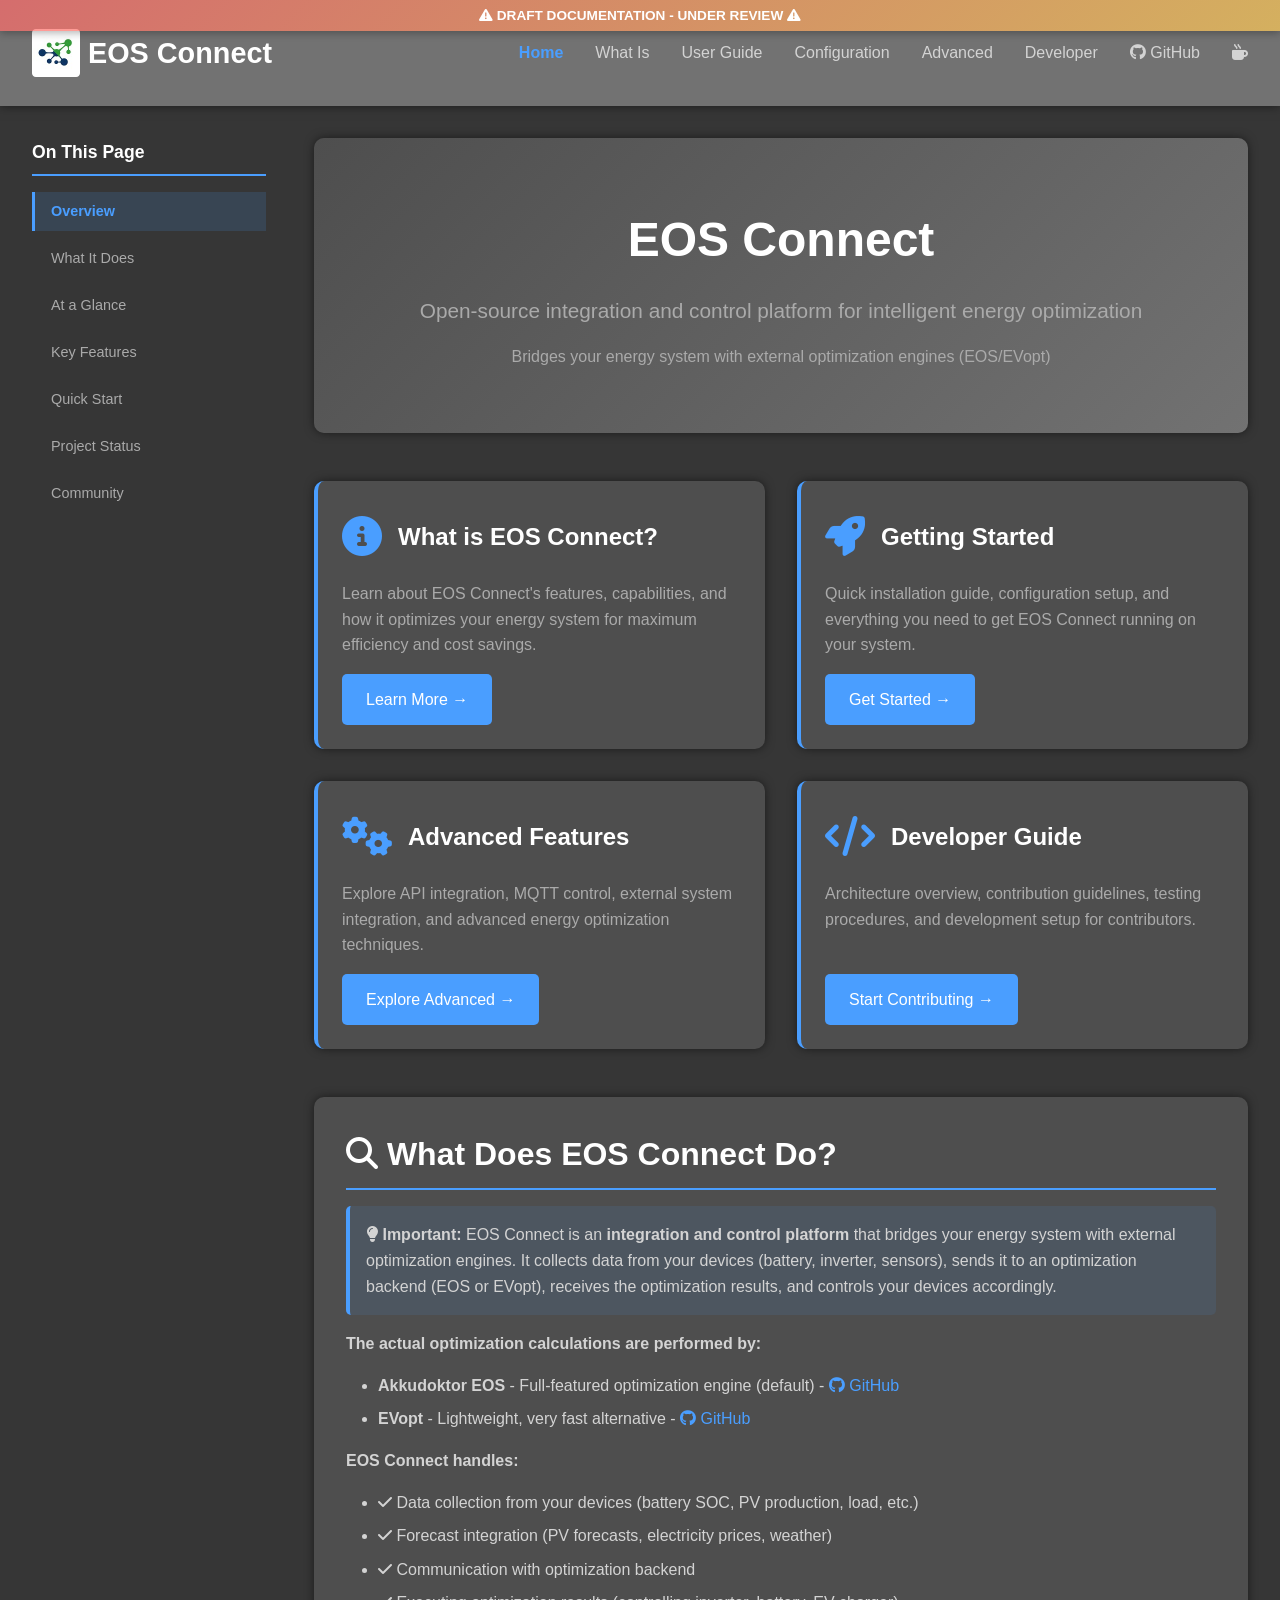
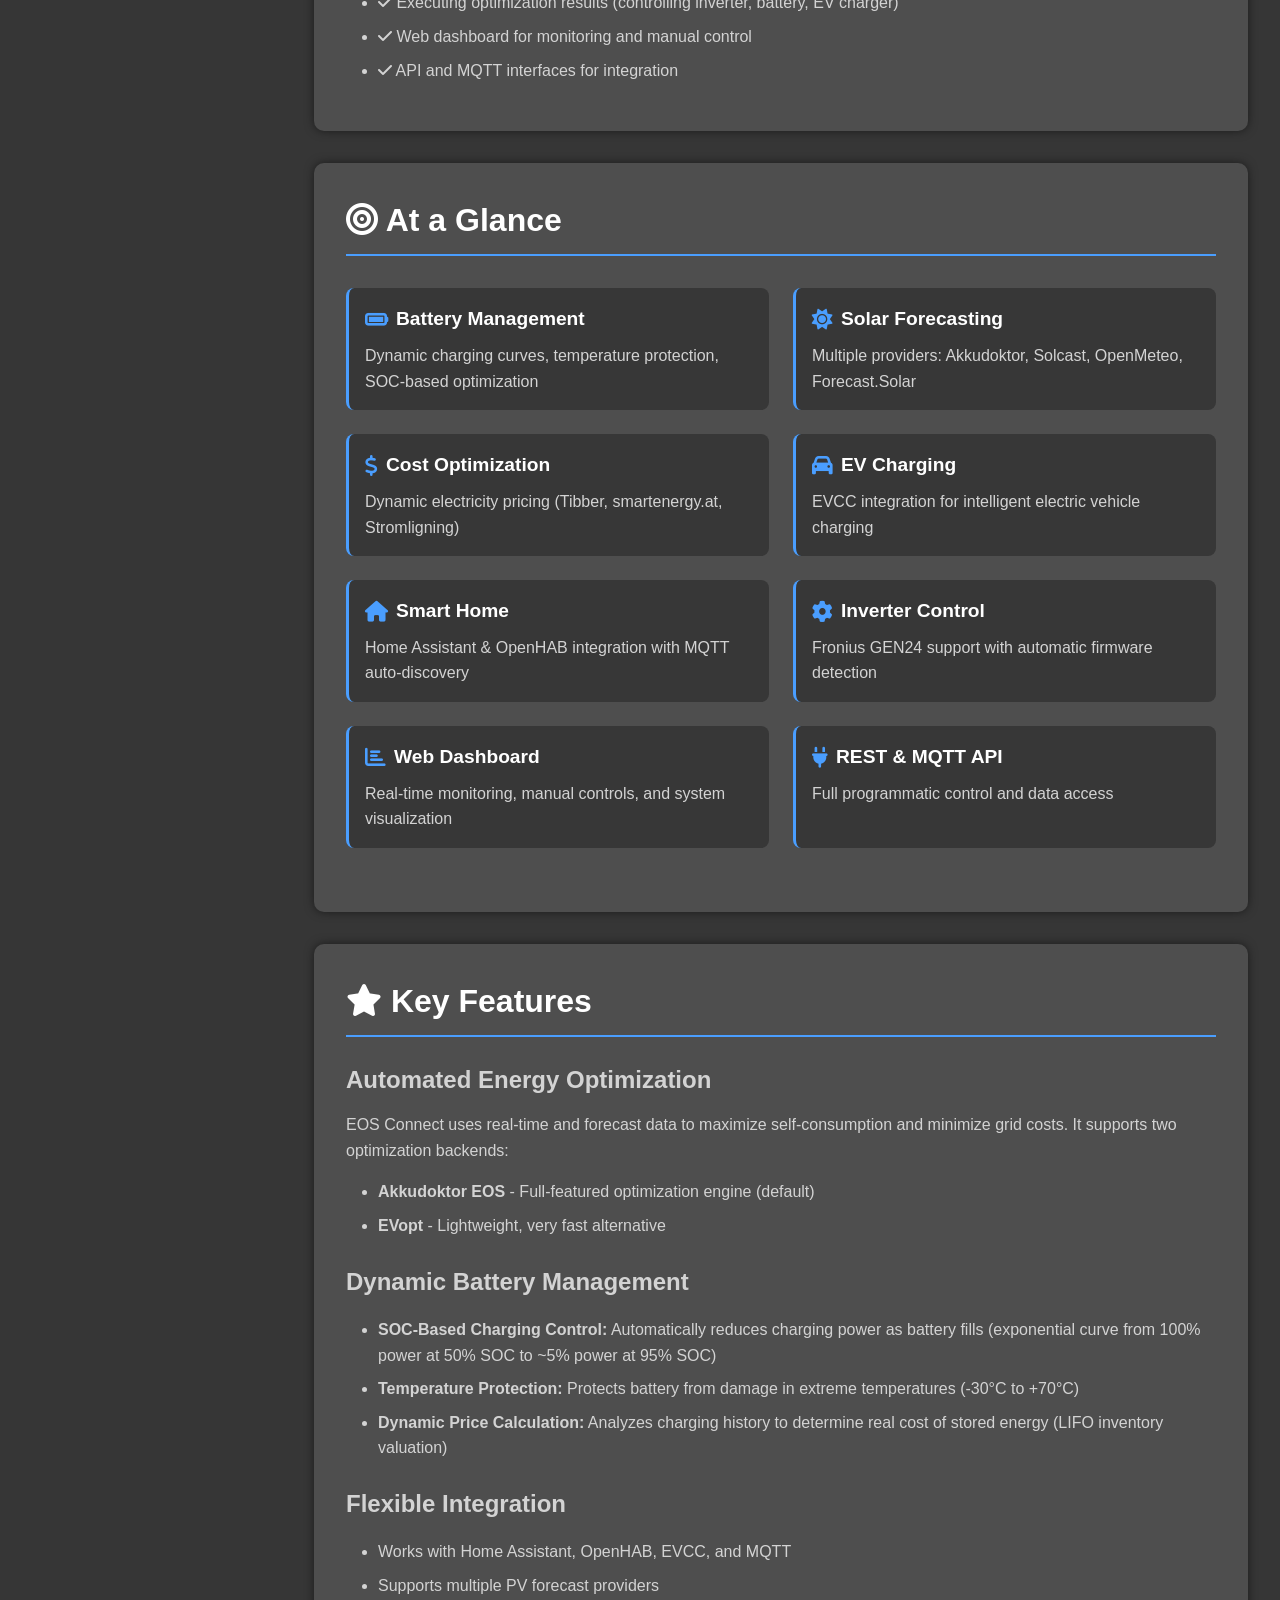
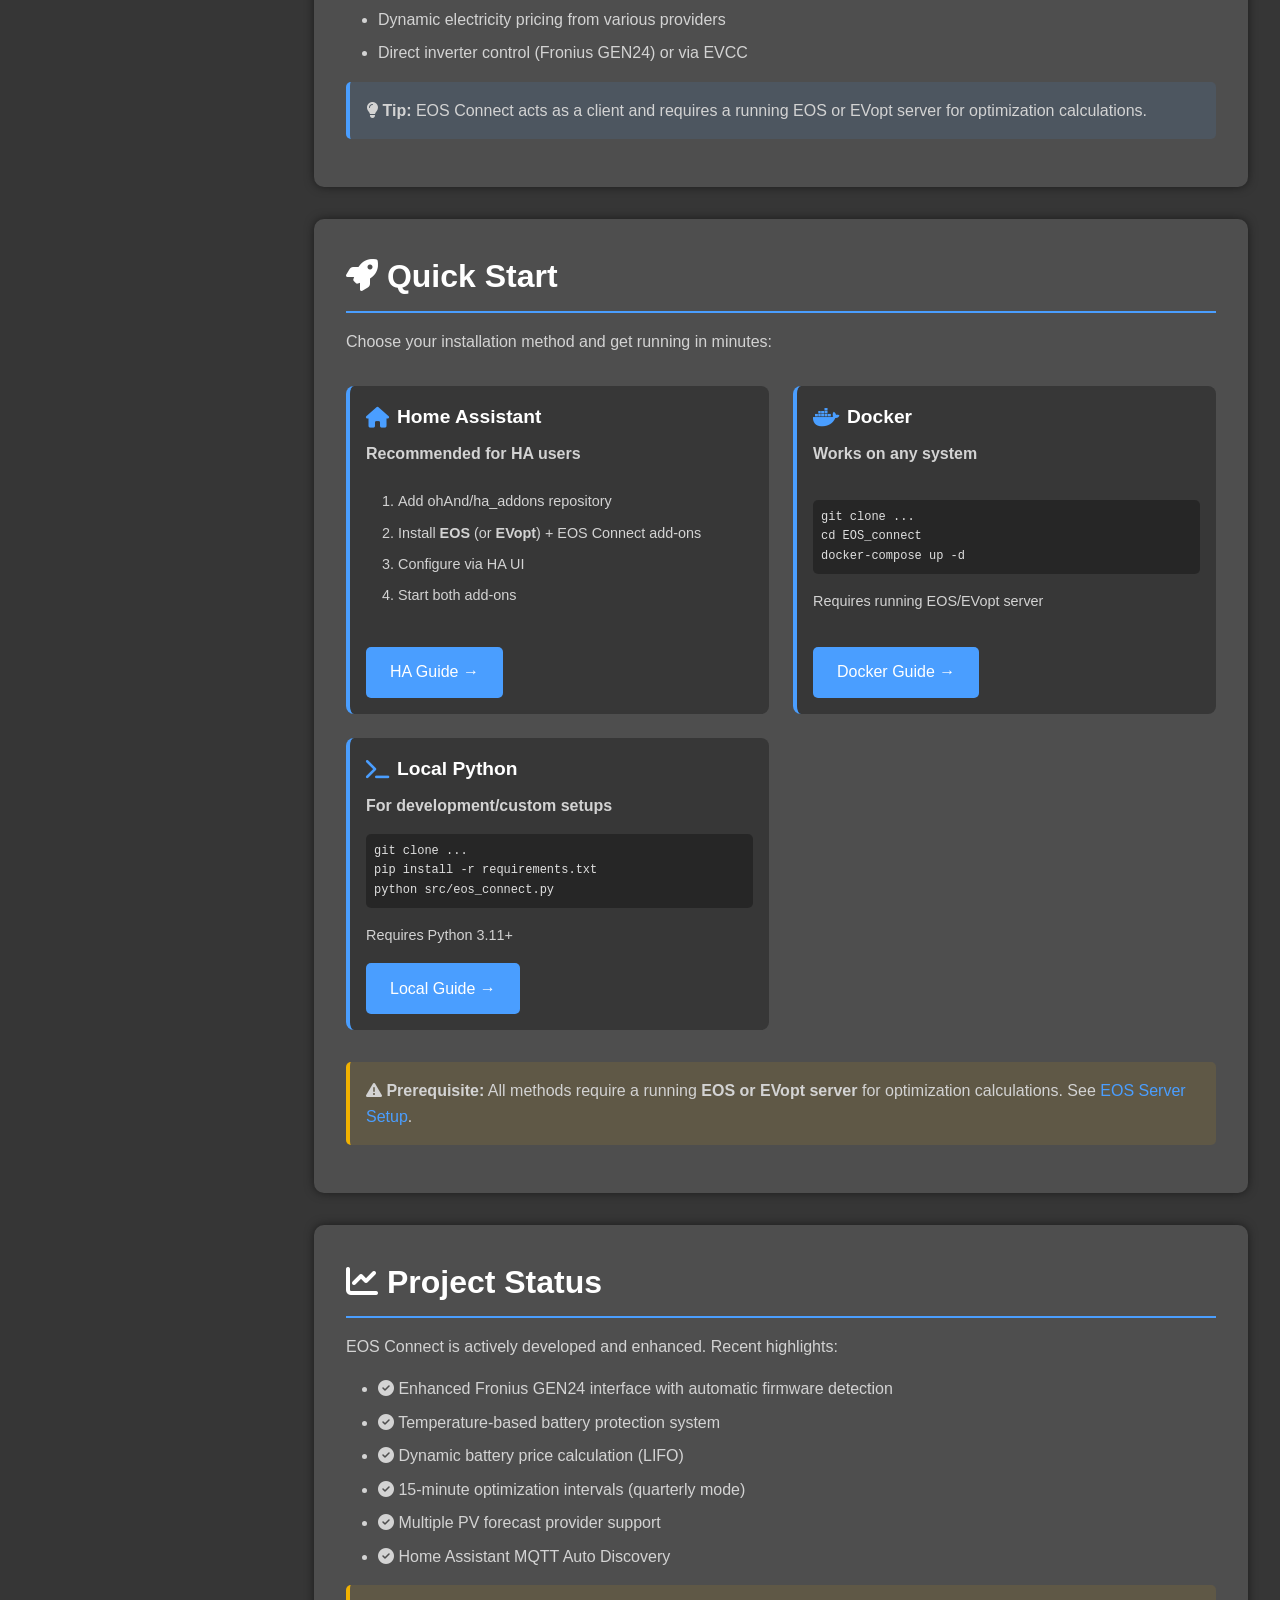
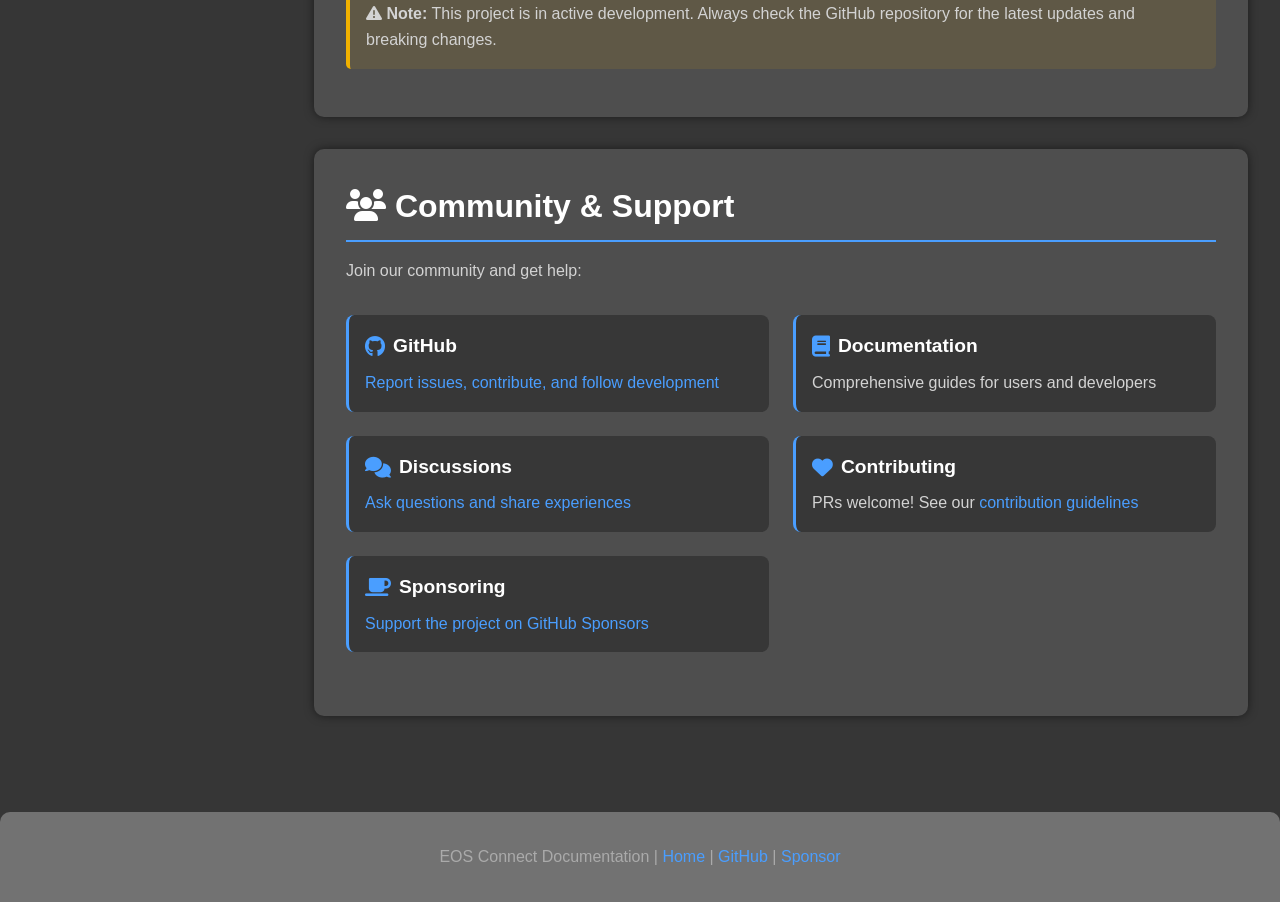
==== docs/index.html @ 843c7c3b "Add user guide and "What is" documentation for EOS Connect - Created a comprehensive user guide (ind" ====
<!DOCTYPE html>
<html lang="en">
<head>
    <meta charset="UTF-8">
    <meta name="viewport" content="width=device-width, initial-scale=1.0">
    <title>EOS Connect - Intelligent Energy Management</title>
    <link rel="stylesheet" href="assets/css/style.css">
    <link rel="stylesheet" href="https://cdnjs.cloudflare.com/ajax/libs/font-awesome/6.7.2/css/all.min.css">
</head>
<body>
    <!-- DRAFT BANNER - REMOVE WHEN FINALIZED -->
    <div class="draft-banner">
        <i class="fas fa-exclamation-triangle"></i> DRAFT DOCUMENTATION - UNDER REVIEW <i class="fas fa-exclamation-triangle"></i>
    </div>
    <!-- END DRAFT BANNER -->

    <!-- Navigation -->
    <nav class="nav-header">
        <div class="nav-container">
            <a href="index.html" class="nav-logo"><img src="assets/images/icon.png" alt="EOS Connect" style="height: 48px; vertical-align: middle; margin-right: 8px;">EOS Connect</a>
            <ul class="nav-menu">
                <li><a href="index.html" class="active">Home</a></li>
                <li><a href="what-is/index.html">What Is</a></li>
                <li><a href="user-guide/index.html">User Guide</a></li>
                <li><a href="user-guide/configuration.html">Configuration</a></li>
                <li><a href="advanced/index.html">Advanced</a></li>
                <li><a href="developer/index.html">Developer</a></li>
                <li><a href="https://github.com/ohAnd/EOS_connect" target="_blank"><i class="fab fa-github"></i> GitHub</a></li>
                <li><a href="https://github.com/sponsors/ohAnd" target="_blank" title="Sponsor the project"><i class="fas fa-mug-hot"></i></a></li>
            </ul>
        </div>
    </nav>

    <!-- Hero Section -->
    <div class="container">
        <!-- Page wrapper with sidebar -->
        <div class="page-wrapper">
            <!-- Table of Contents Sidebar -->
            <aside class="toc-sidebar">
                <h3>On This Page</h3>
                <nav class="toc-nav">
                    <a href="#overview" class="toc-link">Overview</a>
                    <a href="#role" class="toc-link">What It Does</a>
                    <a href="#at-a-glance" class="toc-link">At a Glance</a>
                    <a href="#features" class="toc-link">Key Features</a>
                    <a href="#quick-start" class="toc-link">Quick Start</a>
                    <a href="#status" class="toc-link">Project Status</a>
                    <a href="#community" class="toc-link">Community</a>
                </nav>
            </aside>

            <!-- Main content -->
            <main class="main-content">
        <div class="hero" id="overview">
            <h1>EOS Connect</h1>
            <p>Open-source integration and control platform for intelligent energy optimization</p>
            <p style="font-size: 1rem; color: #aaa; margin-top: 1rem;">Bridges your energy system with external optimization engines (EOS/EVopt)</p>
        </div>

        <!-- 4 Main Navigation Blocks -->
        <div class="main-blocks" id="main-nav">
            <!-- Block 1: What is EOS Connect -->
            <div class="block-card" id="overview">
                <div class="card-header">
                    <div class="icon">
                        <i class="fas fa-info-circle"></i>
                    </div>
                    <h2>What is EOS Connect?</h2>
                </div>
                <p>Learn about EOS Connect's features, capabilities, and how it optimizes your energy system for maximum efficiency and cost savings.</p>
                <a href="what-is/index.html" class="btn">Learn More →</a>
            </div>

            <!-- Block 2: Getting Started -->
            <div class="block-card" id="getting-started">
                <div class="card-header">
                    <div class="icon">
                        <i class="fas fa-rocket"></i>
                    </div>
                    <h2>Getting Started</h2>
                </div>
                <p>Quick installation guide, configuration setup, and everything you need to get EOS Connect running on your system.</p>
                <a href="user-guide/index.html" class="btn">Get Started →</a>
            </div>

            <!-- Block 3: Advanced Features -->
            <div class="block-card" id="advanced">
                <div class="card-header">
                    <div class="icon">
                        <i class="fas fa-cogs"></i>
                    </div>
                    <h2>Advanced Features</h2>
                </div>
                <p>Explore API integration, MQTT control, external system integration, and advanced energy optimization techniques.</p>
                <a href="advanced/index.html" class="btn">Explore Advanced →</a>
            </div>

            <!-- Block 4: Developer Guide -->
            <div class="block-card" id="developer">
                <div class="card-header">
                    <div class="icon">
                        <i class="fas fa-code"></i>
                    </div>
                    <h2>Developer Guide</h2>
                </div>
                <p>Architecture overview, contribution guidelines, testing procedures, and development setup for contributors.</p>
                <a href="developer/index.html" class="btn">Start Contributing →</a>
            </div>
        </div>

        <!-- Role Clarification -->
        <div class="content-section" id="role">
            <h2><i class="fas fa-search"></i> What Does EOS Connect Do?</h2>
            <div class="alert alert-info">
                <strong><i class="fas fa-lightbulb"></i> Important:</strong> EOS Connect is an <strong>integration and control platform</strong> that bridges your energy system with external optimization engines. It collects data from your devices (battery, inverter, sensors), sends it to an optimization backend (EOS or EVopt), receives the optimization results, and controls your devices accordingly.
            </div>
            <p><strong>The actual optimization calculations are performed by:</strong></p>
            <ul>
                <li><strong>Akkudoktor EOS</strong> - Full-featured optimization engine (default) - <a href="https://github.com/Akkudoktor-EOS/EOS" target="_blank"><i class="fab fa-github"></i> GitHub</a></li>
                <li><strong>EVopt</strong> - Lightweight, very fast alternative - <a href="https://github.com/thecem/hassio-evopt" target="_blank"><i class="fab fa-github"></i> GitHub</a></li>
            </ul>
            <p><strong>EOS Connect handles:</strong></p>
            <ul>
                <li><i class="fas fa-check"></i> Data collection from your devices (battery SOC, PV production, load, etc.)</li>
                <li><i class="fas fa-check"></i> Forecast integration (PV forecasts, electricity prices, weather)</li>
                <li><i class="fas fa-check"></i> Communication with optimization backend</li>
                <li><i class="fas fa-check"></i> Executing optimization results (controlling inverter, battery, EV charger)</li>
                <li><i class="fas fa-check"></i> Web dashboard for monitoring and manual control</li>
                <li><i class="fas fa-check"></i> API and MQTT interfaces for integration</li>
            </ul>
        </div>

        <!-- Quick Overview Section -->
        <div class="content-section" id="at-a-glance">
            <h2><i class="fas fa-bullseye"></i> At a Glance</h2>
            
            <div class="feature-grid">
                <div class="feature-item">
                    <h4><i class="fas fa-battery-full"></i> Battery Management</h4>
                    <p>Dynamic charging curves, temperature protection, SOC-based optimization</p>
                </div>
                <div class="feature-item">
                    <h4><i class="fas fa-sun"></i> Solar Forecasting</h4>
                    <p>Multiple providers: Akkudoktor, Solcast, OpenMeteo, Forecast.Solar</p>
                </div>
                <div class="feature-item">
                    <h4><i class="fas fa-dollar-sign"></i> Cost Optimization</h4>
                    <p>Dynamic electricity pricing (Tibber, smartenergy.at, Stromligning)</p>
                </div>
                <div class="feature-item">
                    <h4><i class="fas fa-car"></i> EV Charging</h4>
                    <p>EVCC integration for intelligent electric vehicle charging</p>
                </div>
                <div class="feature-item">
                    <h4><i class="fas fa-home"></i> Smart Home</h4>
                    <p>Home Assistant & OpenHAB integration with MQTT auto-discovery</p>
                </div>
                <div class="feature-item">
                    <h4><i class="fas fa-cog"></i> Inverter Control</h4>
                    <p>Fronius GEN24 support with automatic firmware detection</p>
                </div>
                <div class="feature-item">
                    <h4><i class="fas fa-chart-bar"></i> Web Dashboard</h4>
                    <p>Real-time monitoring, manual controls, and system visualization</p>
                </div>
                <div class="feature-item">
                    <h4><i class="fas fa-plug"></i> REST & MQTT API</h4>
                    <p>Full programmatic control and data access</p>
                </div>
            </div>
        </div>

        <!-- Key Features Section -->
        <div class="content-section" id="features">
            <h2><i class="fas fa-star"></i> Key Features</h2>
            
            <h3>Automated Energy Optimization</h3>
            <p>EOS Connect uses real-time and forecast data to maximize self-consumption and minimize grid costs. It supports two optimization backends:</p>
            <ul>
                <li><strong>Akkudoktor EOS</strong> - Full-featured optimization engine (default)</li>
                <li><strong>EVopt</strong> - Lightweight, very fast alternative</li>
            </ul>

            <h3>Dynamic Battery Management</h3>
            <ul>
                <li><strong>SOC-Based Charging Control:</strong> Automatically reduces charging power as battery fills (exponential curve from 100% power at 50% SOC to ~5% power at 95% SOC)</li>
                <li><strong>Temperature Protection:</strong> Protects battery from damage in extreme temperatures (-30°C to +70°C)</li>
                <li><strong>Dynamic Price Calculation:</strong> Analyzes charging history to determine real cost of stored energy (LIFO inventory valuation)</li>
            </ul>

            <h3>Flexible Integration</h3>
            <ul>
                <li>Works with Home Assistant, OpenHAB, EVCC, and MQTT</li>
                <li>Supports multiple PV forecast providers</li>
                <li>Dynamic electricity pricing from various providers</li>
                <li>Direct inverter control (Fronius GEN24) or via EVCC</li>
            </ul>

            <div class="alert alert-info">
                <strong><i class="fas fa-lightbulb"></i> Tip:</strong> EOS Connect acts as a client and requires a running EOS or EVopt server for optimization calculations.
            </div>
        </div>

        <!-- Quick Start Preview -->
        <div class="content-section" id="quick-start">
            <h2><i class="fas fa-rocket"></i> Quick Start</h2>
            <p>Choose your installation method and get running in minutes:</p>
            
            <div class="feature-grid" style="margin-top: 2rem;">
                <div class="feature-item" style="border-left: 4px solid #4a9eff;">
                    <h4><i class="fas fa-home"></i> Home Assistant</h4>
                    <p><strong>Recommended for HA users</strong></p>
                    <ol style="font-size: 0.9em; text-align: left;">
                        <li>Add ohAnd/ha_addons repository</li>
                        <li>Install <strong>EOS</strong> (or <strong>EVopt</strong>) + EOS Connect add-ons</li>
                        <li>Configure via HA UI</li>
                        <li>Start both add-ons</li>
                    </ol>
                    <a href="user-guide/index.html#ha-install" class="btn-primary" style="margin-top: 1rem;">HA Guide →</a>
                </div>
                <div class="feature-item" style="border-left: 4px solid #4a9eff;">
                    <h4><i class="fab fa-docker"></i> Docker</h4>
                    <p><strong>Works on any system</strong></p>
                    <pre style="font-size: 0.75em; text-align: left; padding: 0.5rem;"><code>git clone ...
cd EOS_connect
docker-compose up -d</code></pre>
                    <p style="font-size: 0.9em;">Requires running EOS/EVopt server</p>
                    <a href="user-guide/index.html#docker-install" class="btn-primary" style="margin-top: 1rem;">Docker Guide →</a>
                </div>
                <div class="feature-item" style="border-left: 4px solid #4a9eff;">
                    <h4><i class="fas fa-terminal"></i> Local Python</h4>
                    <p><strong>For development/custom setups</strong></p>
                    <pre style="font-size: 0.75em; text-align: left; padding: 0.5rem;"><code>git clone ...
pip install -r requirements.txt
python src/eos_connect.py</code></pre>
                    <p style="font-size: 0.9em;">Requires Python 3.11+</p>
                    <a href="user-guide/index.html#local-install" class="btn-primary" style="margin-top: 1rem;">Local Guide →</a>
                </div>
            </div>
            
            <div class="alert alert-warning" style="margin-top: 2rem;">
                <strong><i class="fas fa-exclamation-triangle"></i> Prerequisite:</strong> All methods require a running <strong>EOS or EVopt server</strong> for optimization calculations. See <a href="user-guide/index.html#eos-server-setup">EOS Server Setup</a>.
            </div>
        </div>

        <!-- Current Status -->
        <div class="content-section" id="status">
            <h2><i class="fas fa-chart-line"></i> Project Status</h2>
            <p>EOS Connect is actively developed and enhanced. Recent highlights:</p>
            
            <ul>
                <li><i class="fas fa-check-circle"></i> Enhanced Fronius GEN24 interface with automatic firmware detection</li>
                <li><i class="fas fa-check-circle"></i> Temperature-based battery protection system</li>
                <li><i class="fas fa-check-circle"></i> Dynamic battery price calculation (LIFO)</li>
                <li><i class="fas fa-check-circle"></i> 15-minute optimization intervals (quarterly mode)</li>
                <li><i class="fas fa-check-circle"></i> Multiple PV forecast provider support</li>
                <li><i class="fas fa-check-circle"></i> Home Assistant MQTT Auto Discovery</li>
            </ul>

            <div class="alert alert-warning">
                <strong><i class="fas fa-exclamation-triangle"></i> Note:</strong> This project is in active development. Always check the GitHub repository for the latest updates and breaking changes.
            </div>
        </div>

        <!-- Community & Support -->
        <div class="content-section" id="community">
            <h2><i class="fas fa-users"></i> Community & Support</h2>
            <p>Join our community and get help:</p>
            
            <div class="feature-grid">
                <div class="feature-item">
                    <h4><i class="fab fa-github"></i> GitHub</h4>
                    <p><a href="https://github.com/ohAnd/EOS_connect" target="_blank">Report issues, contribute, and follow development</a></p>
                </div>
                <div class="feature-item">
                    <h4><i class="fas fa-book"></i> Documentation</h4>
                    <p>Comprehensive guides for users and developers</p>
                </div>
                <div class="feature-item">
                    <h4><i class="fas fa-comments"></i> Discussions</h4>
                    <p><a href="https://github.com/ohAnd/EOS_connect/discussions" target="_blank">Ask questions and share experiences</a></p>
                </div>
                <div class="feature-item">
                    <h4><i class="fas fa-heart"></i> Contributing</h4>
                    <p>PRs welcome! See our <a href="developer/index.html#contributing">contribution guidelines</a></p>
                </div>
                <div class="feature-item">
                    <h4><i class="fas fa-coffee"></i> Sponsoring</h4>
                    <p><a href="https://github.com/sponsors/ohAnd" target="_blank">Support the project on GitHub Sponsors</a></p>
                </div>
            </div>
        </div>
            </main>
        </div>
    </div>

    <!-- Footer -->
    <footer class="footer">
        <p>EOS Connect Documentation | <a href="index.html">Home</a> | <a href="https://github.com/ohAnd/EOS_connect">GitHub</a> | <a href="https://github.com/sponsors/ohAnd">Sponsor</a></p>
    </footer>

    <script>
        // Scroll spy for TOC highlighting
        const sections = document.querySelectorAll('.content-section, .hero');
        const tocLinks = document.querySelectorAll('.toc-link');
        
        function highlightTOC() {
            let current = '';
            
            sections.forEach(section => {
                const sectionTop = section.offsetTop;
                const sectionHeight = section.clientHeight;
                if (pageYOffset >= (sectionTop - 200)) {
                    current = section.getAttribute('id');
                }
            });
            
            tocLinks.forEach(link => {
                link.classList.remove('active');
                if (link.getAttribute('href') === '#' + current) {
                    link.classList.add('active');
                }
            });
        }
        
        window.addEventListener('scroll', highlightTOC);
        highlightTOC(); // Initial highlight
    </script>
</body>
</html>
---- docs/assets/css/style.css ----
/* EOS Connect Documentation Styles */
/* Matching the application's dark theme design */

:root {
    --bg-primary: rgb(54, 54, 54);
    --bg-secondary: rgb(78, 78, 78);
    --bg-tertiary: rgb(114, 114, 114);
    --text-primary: lightgray;
    --text-secondary: #aaa;
    --accent-color: #4a9eff;
    --accent-hover: #6bb3ff;
    --border-radius: 10px;
    --box-shadow: 0 0 10px rgba(0, 0, 0, 0.5);
    --warning-color: rgb(241, 177, 0);
    --success-color: #4caf50;
    --danger-color: #f44336;
}

* {
    margin: 0;
    padding: 0;
    box-sizing: border-box;
}

body {
    font-family: 'Segoe UI', Tahoma, Geneva, Verdana, sans-serif;
    background-color: var(--bg-primary);
    color: var(--text-primary);
    line-height: 1.6;
    margin: 0;
    padding: 0;
}

/* Navigation */
.nav-header {
    background-color: var(--bg-tertiary);
    padding: 1rem 2rem;
    box-shadow: var(--box-shadow);
    position: sticky;
    top: 0;
    z-index: 1000;
}

/* Draft Banner - Fixed overlay on top of header */
.draft-banner {
    background: linear-gradient(135deg, rgba(255, 107, 107, 0.7) 0%, rgba(254, 202, 87, 0.7) 100%);
    color: white;
    text-align: center;
    padding: 0.3rem;
    font-weight: 600;
    font-size: 0.85rem;
    box-shadow: 0 2px 8px rgba(0,0,0,0.3);
    position: fixed;
    top: 0;
    left: 0;
    right: 0;
    z-index: 9999;
    pointer-events: none; /* Allow clicking nav links underneath */
}

.nav-container {
    max-width: 1400px;
    margin: 0 auto;
    display: flex;
    justify-content: space-between;
    align-items: center;
}

.nav-logo {
    font-size: 1.8rem;
    font-weight: bold;
    color: white;
    text-decoration: none;
    display: flex;
    align-items: center;
}

.nav-logo:hover {
    color: var(--accent-color);
}

.nav-menu {
    display: flex;
    gap: 2rem;
    list-style: none;
}

.nav-menu a {
    color: var(--text-primary);
    text-decoration: none;
    font-size: 1rem;
    transition: color 0.3s;
}

.nav-menu a:hover {
    color: var(--accent-color);
}

/* Special hover for sponsor icon */
.nav-menu a[title="Sponsor the project"]:hover {
    color: #ffca28; /* Warm yellow/gold */
}

.nav-menu a.active {
    color: var(--accent-color);
    font-weight: 600;
    cursor: default;
    pointer-events: none;
}

/* Container */
.container {
    max-width: 1400px;
    margin: 2rem auto;
    padding: 0 2rem;
}

/* Page wrapper with TOC sidebar */
.page-wrapper {
    display: flex;
    gap: 2rem;
    position: relative;
}

.main-content {
    flex: 1;
    min-width: 0; /* Prevent flex overflow */
}

/* Table of Contents Sidebar */
.toc-sidebar {
    width: 250px;
    flex-shrink: 0;
    position: sticky;
    top: 7rem; /* Matches initial position (Header height + Container margin) */
    height: fit-content;
    max-height: calc(100vh - 8rem); /* Ensure it stays within viewport */
    overflow-y: auto;
    align-self: flex-start;
    padding-right: 1rem; /* Space for scrollbar if needed */
}

/* Custom scrollbar for TOC */
.toc-sidebar::-webkit-scrollbar {
    width: 4px;
}

.toc-sidebar::-webkit-scrollbar-thumb {
    background: var(--bg-tertiary);
    border-radius: 10px;
}

.toc-sidebar h3 {
    color: white;
    font-size: 1.1rem;
    margin-bottom: 1rem;
    padding-bottom: 0.5rem;
    border-bottom: 2px solid var(--accent-color);
}

.toc-nav {
    display: flex;
    flex-direction: column;
    gap: 0.5rem;
}

.toc-link {
    color: var(--text-secondary);
    text-decoration: none;
    padding: 0.5rem 1rem;
    border-left: 3px solid transparent;
    transition: all 0.3s;
    font-size: 0.9rem;
}

.toc-link:hover {
    color: var(--accent-color);
    background-color: rgba(74, 158, 255, 0.1);
    border-left-color: var(--accent-color);
}

.toc-link.active {
    color: var(--accent-color);
    background-color: rgba(74, 158, 255, 0.15);
    border-left-color: var(--accent-color);
    font-weight: 600;
}

/* Hero Section */
.hero {
    background: linear-gradient(135deg, var(--bg-secondary) 0%, var(--bg-tertiary) 100%);
    padding: 4rem 2rem;
    border-radius: var(--border-radius);
    box-shadow: var(--box-shadow);
    text-align: center;
    margin-bottom: 3rem;
}

.hero h1 {
    font-size: 3rem;
    color: white;
    margin-bottom: 1rem;
}

.hero p {
    font-size: 1.3rem;
    color: var(--text-secondary);
    max-width: 800px;
    margin: 0 auto;
}

/* 4 Main Blocks Grid */
.main-blocks {
    display: grid;
    grid-template-columns: repeat(2, 1fr);
    gap: 2rem;
    margin-bottom: 3rem;
    max-width: 1400px;
    margin-left: auto;
    margin-right: auto;
}

/* Responsive grid for navigation cards */
@media screen and (max-width: 900px) {
    .main-blocks {
        grid-template-columns: 1fr;
        max-width: 600px;
    }
}

.block-card {
    background-color: var(--bg-secondary);
    border-radius: var(--border-radius);
    padding: 1.5rem;
    box-shadow: var(--box-shadow);
    transition: transform 0.3s, box-shadow 0.3s;
    border-left: 4px solid var(--accent-color);
    display: flex;
    flex-direction: column;
}

.block-card:hover {
    transform: translateY(-5px);
    box-shadow: 0 5px 20px rgba(74, 158, 255, 0.3);
}

.block-card .icon {
    font-size: 2.5rem;
    color: var(--accent-color);
    margin-right: 1rem;
    flex-shrink: 0;
}

.block-card .card-header {
    display: flex;
    align-items: center;
    margin-bottom: 0.75rem;
}

.block-card h2,
.block-card h3 {
    color: white;
    margin: 0;
    font-size: 1.5rem;
}

.block-card p {
    color: var(--text-secondary);
    margin-bottom: 1rem;
    flex-grow: 1;
}

.block-card .btn {
    display: inline-block;
    padding: 0.8rem 1.5rem;
    background-color: var(--accent-color);
    color: white;
    text-decoration: none;
    border-radius: 5px;
    transition: background-color 0.3s;
    margin-top: auto;
    align-self: flex-start;
}

.block-card .btn:hover {
    background-color: var(--accent-hover);
}

/* Content Sections */
.content-section {
    background-color: var(--bg-secondary);
    border-radius: var(--border-radius);
    padding: 2rem;
    margin-bottom: 2rem;
    box-shadow: var(--box-shadow);
}

.content-section h2 {
    color: white;
    margin-bottom: 1rem;
    font-size: 2rem;
    border-bottom: 2px solid var(--accent-color);
    padding-bottom: 0.5rem;
}

.content-section h3 {
    color: var(--text-primary);
    margin-top: 1.5rem;
    margin-bottom: 0.8rem;
    font-size: 1.5rem;
}

.content-section h4 {
    color: var(--text-secondary);
    margin-top: 1rem;
    margin-bottom: 0.5rem;
    font-size: 1.2rem;
}

/* Code blocks */
pre {
    background-color: rgba(0, 0, 0, 0.3);
    border-radius: 5px;
    padding: 1rem;
    overflow-x: auto;
    margin: 1rem 0;
}

code {
    font-family: 'Courier New', monospace;
    color: #4a9eff;
}

pre code {
    color: #e0e0e0;
}

/* Tables */
table {
    width: 100%;
    border-collapse: collapse;
    margin: 1rem 0;
    background-color: rgba(0, 0, 0, 0.2);
    border-radius: var(--border-radius);
    overflow: hidden;
}

th {
    background-color: var(--bg-tertiary);
    color: white;
    padding: 1rem;
    text-align: left;
    width: 200px;
    min-width: 200px;
}

td {
    padding: 0.8rem 1rem;
    border-bottom: 1px solid rgba(255, 255, 255, 0.1);
}

tr:hover {
    background-color: rgba(255, 255, 255, 0.05);
}

/* Lists */
ul, ol {
    margin: 1rem 0;
    padding-left: 2rem;
}

li {
    margin: 0.5rem 0;
}

/* Links */
a {
    color: var(--accent-color);
    text-decoration: none;
}

a:hover {
    color: var(--accent-hover);
    text-decoration: underline;
}

/* Buttons */
.btn-primary {
    display: inline-block;
    padding: 0.8rem 1.5rem;
    background-color: var(--accent-color);
    color: white;
    border-radius: 5px;
    text-decoration: none;
    transition: background-color 0.3s;
    border: none;
    cursor: pointer;
}

.btn-primary:hover {
    background-color: var(--accent-hover);
    text-decoration: none;
}

/* Alert boxes */
.alert {
    padding: 1rem;
    border-radius: 5px;
    margin: 1rem 0;
    border-left: 4px solid;
}

.alert-info {
    background-color: rgba(74, 158, 255, 0.1);
    border-color: var(--accent-color);
}

.alert-warning {
    background-color: rgba(241, 177, 0, 0.1);
    border-color: var(--warning-color);
}

.alert-success {
    background-color: rgba(76, 175, 80, 0.1);
    border-color: var(--success-color);
}

.alert-danger {
    background-color: rgba(244, 67, 54, 0.1);
    border-color: var(--danger-color);
}

/* Feature grid */
.feature-grid {
    display: grid;
    grid-template-columns: repeat(2, 1fr);
    gap: 1.5rem;
    margin: 2rem 0;
    max-width: 1400px;
    margin-left: auto;
    margin-right: auto;
}

/* Responsive grid for feature items */
@media screen and (max-width: 900px) {
    .feature-grid {
        grid-template-columns: 1fr;
        max-width: 600px;
    }
}

.feature-item {
    background-color: rgba(0, 0, 0, 0.3);
    padding: 1rem;
    border-radius: 8px;
    border-left: 3px solid var(--accent-color);
    display: flex;
    flex-direction: column;
}

.feature-item h4 {
    color: white;
    margin: 0;
    display: flex;
    align-items: center;
    gap: 0.5rem;
    margin-bottom: 0.5rem;
}

.feature-item h4 i {
    font-size: 1.3rem;
    color: var(--accent-color);
}

.feature-item p {
    flex-grow: 1;
    margin: 0;
}

.feature-item .btn-primary {
    margin-top: auto;
    align-self: flex-start;
}

/* Sidebar */
.sidebar {
    background-color: var(--bg-secondary);
    border-radius: var(--border-radius);
    padding: 1.5rem;
    box-shadow: var(--box-shadow);
}

.sidebar h3 {
    color: white;
    margin-bottom: 1rem;
    font-size: 1.3rem;
}

.sidebar ul {
    list-style: none;
    padding: 0;
}

.sidebar li {
    margin: 0.5rem 0;
}

.sidebar a {
    display: block;
    padding: 0.5rem;
    border-radius: 5px;
    transition: background-color 0.3s;
}

.sidebar a:hover {
    background-color: rgba(74, 158, 255, 0.1);
    text-decoration: none;
}

/* Footer */
.footer {
    background-color: var(--bg-tertiary);
    padding: 2rem;
    text-align: center;
    margin-top: 4rem;
    border-radius: var(--border-radius) var(--border-radius) 0 0;
}

.footer p {
    color: var(--text-secondary);
}

/* Responsive Design */
@media (max-width: 1024px) {
    .page-wrapper {
        flex-direction: column;
    }

    .toc-sidebar {
        width: 100%;
        position: static;
        margin-bottom: 2rem;
    }

    .toc-nav {
        flex-direction: row;
        flex-wrap: wrap;
        gap: 1rem;
    }
}

@media (max-width: 768px) {
    .nav-menu {
        flex-direction: column;
        gap: 1rem;
        align-items: center;
        margin-top: 1rem;
    }

    .nav-container {
        flex-direction: column;
    }

    .container {
        padding: 0 1rem;
    }
}

/* Smooth scrolling */
html {
    scroll-behavior: smooth;
}

/* Selection */
::selection {
    background-color: var(--accent-color);
    color: white;
}
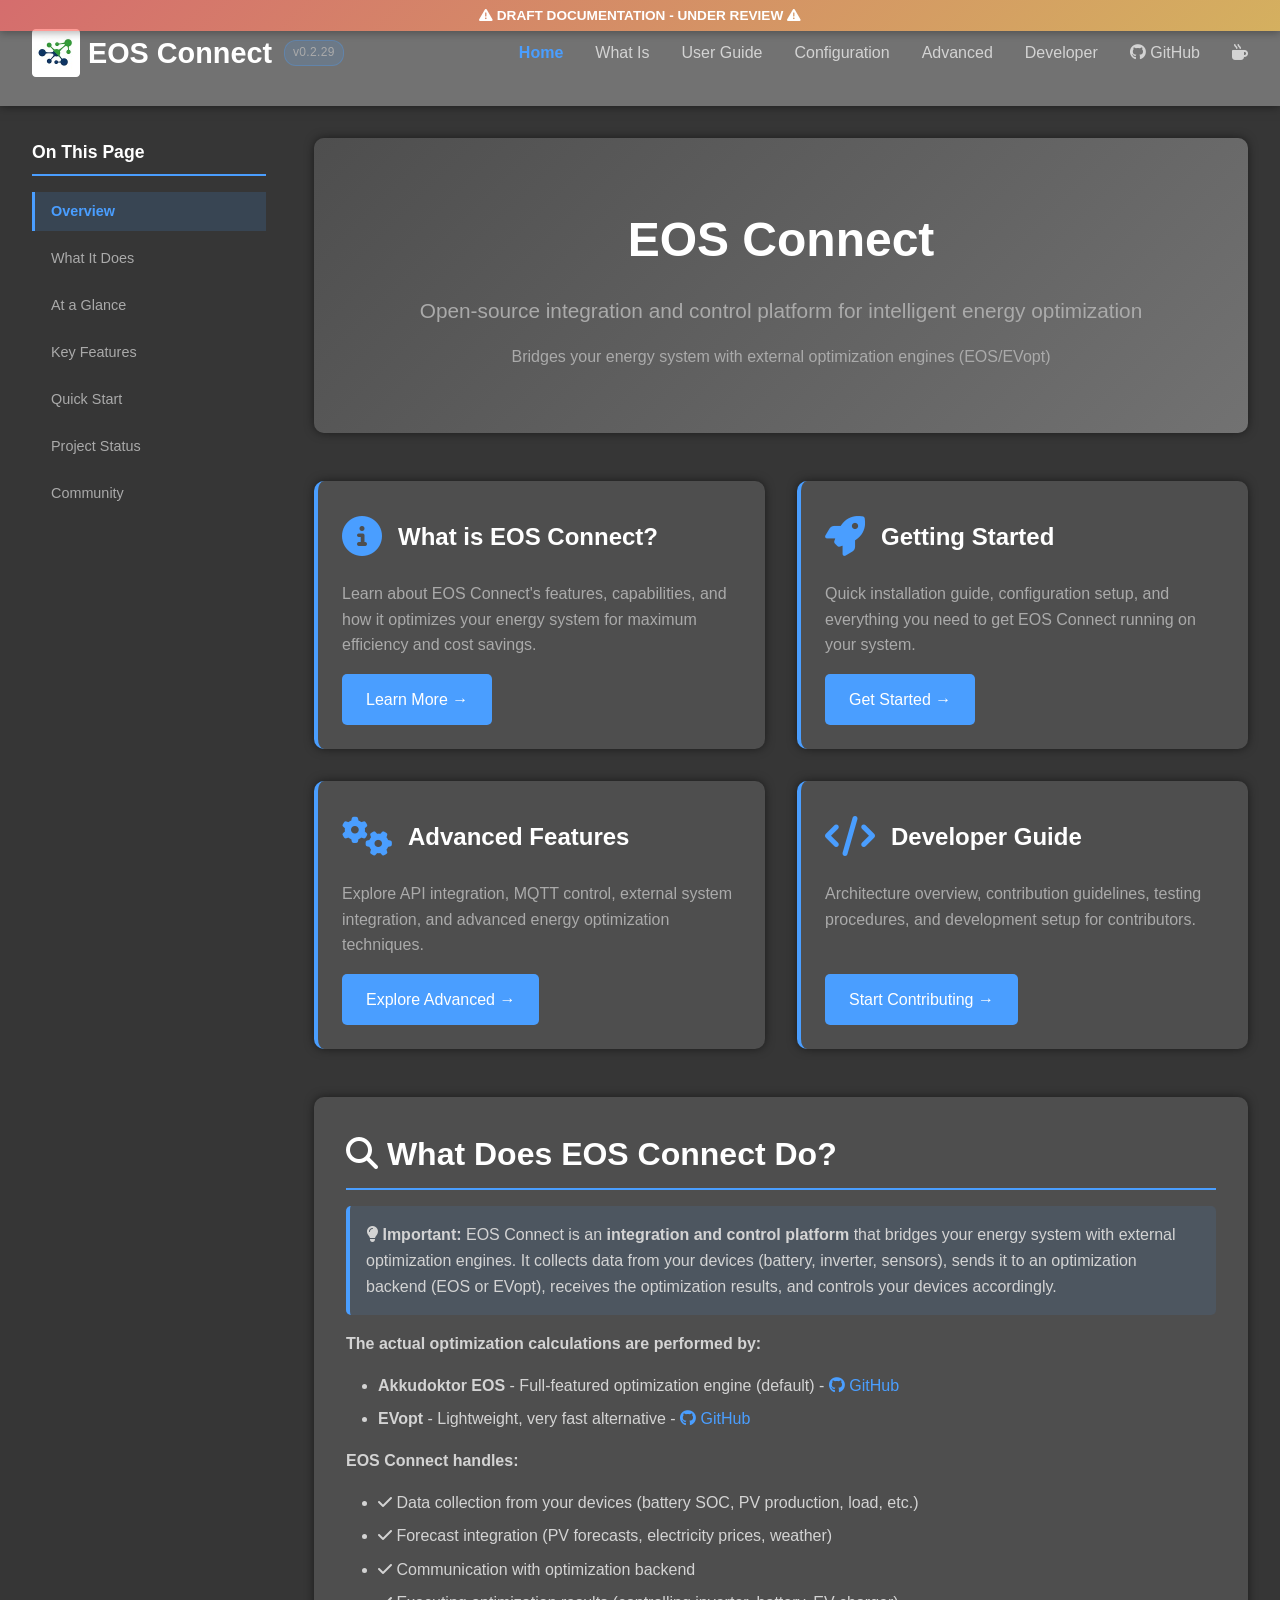
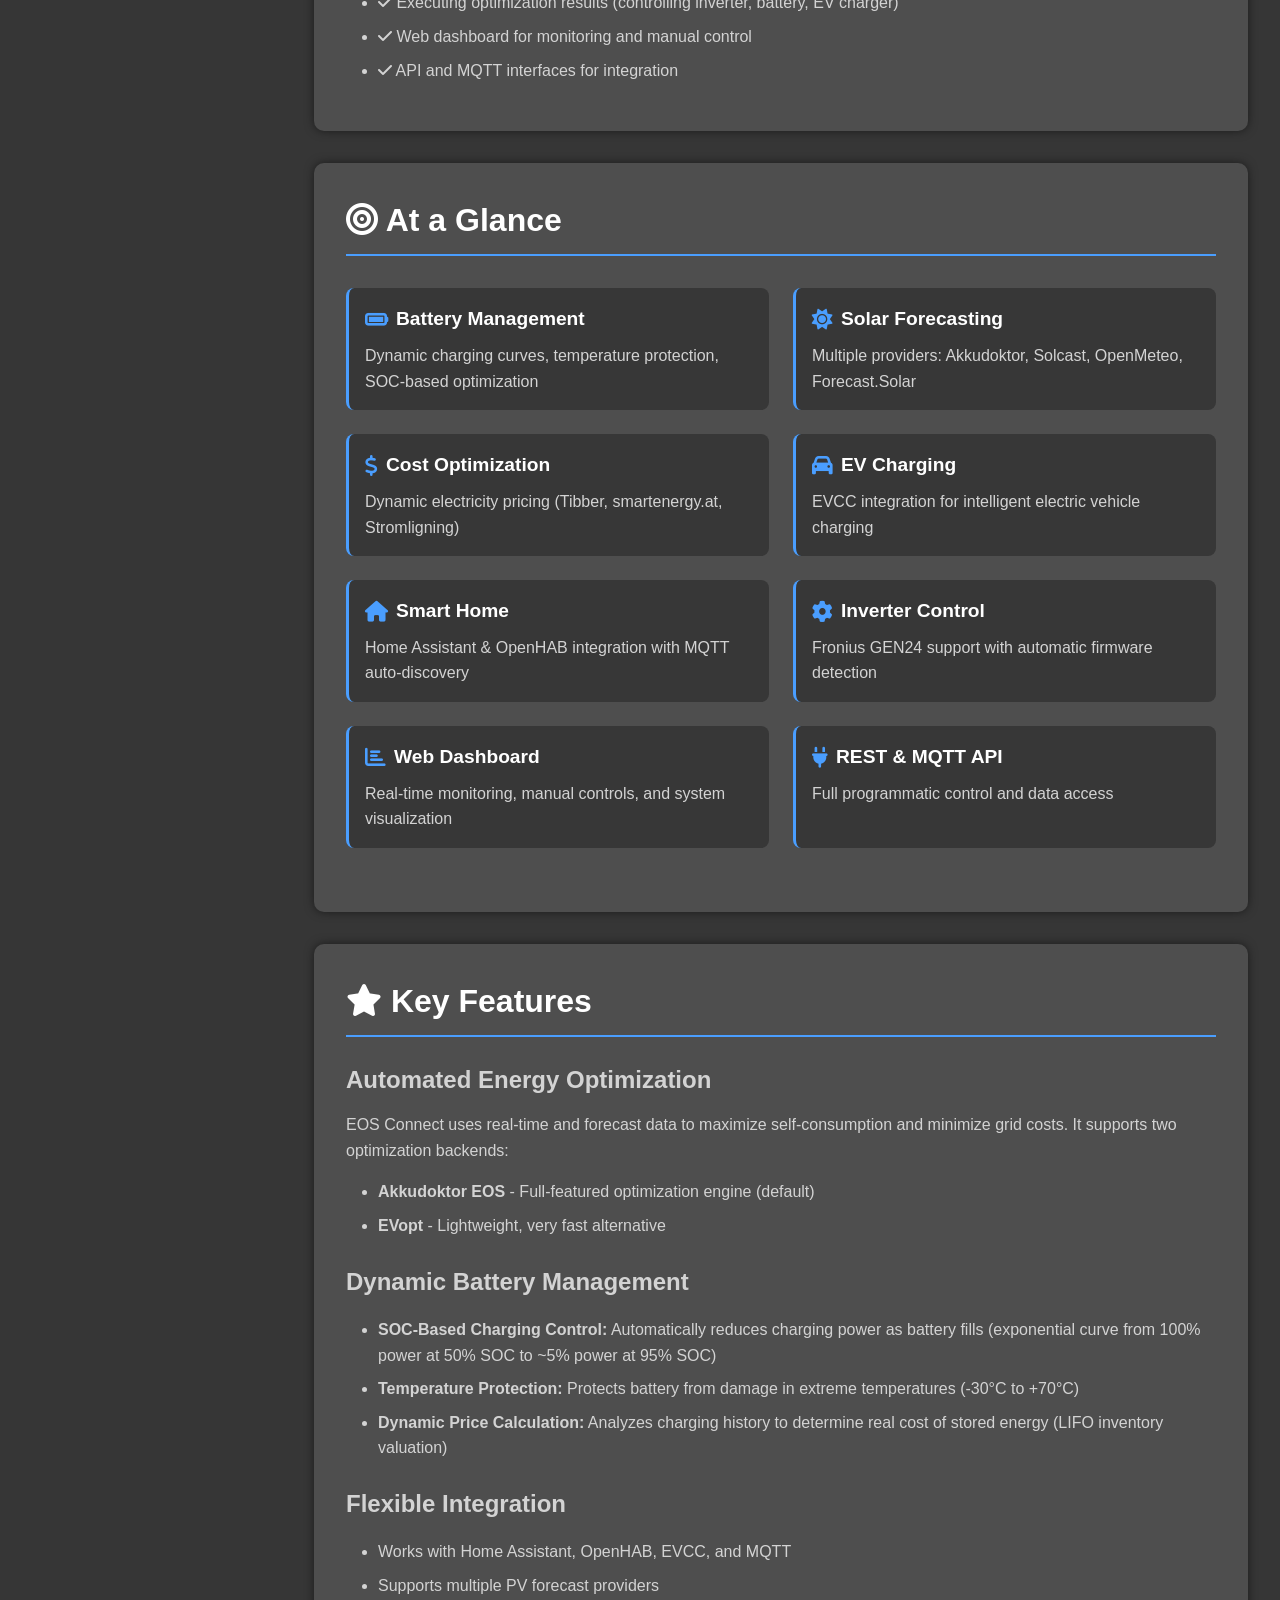
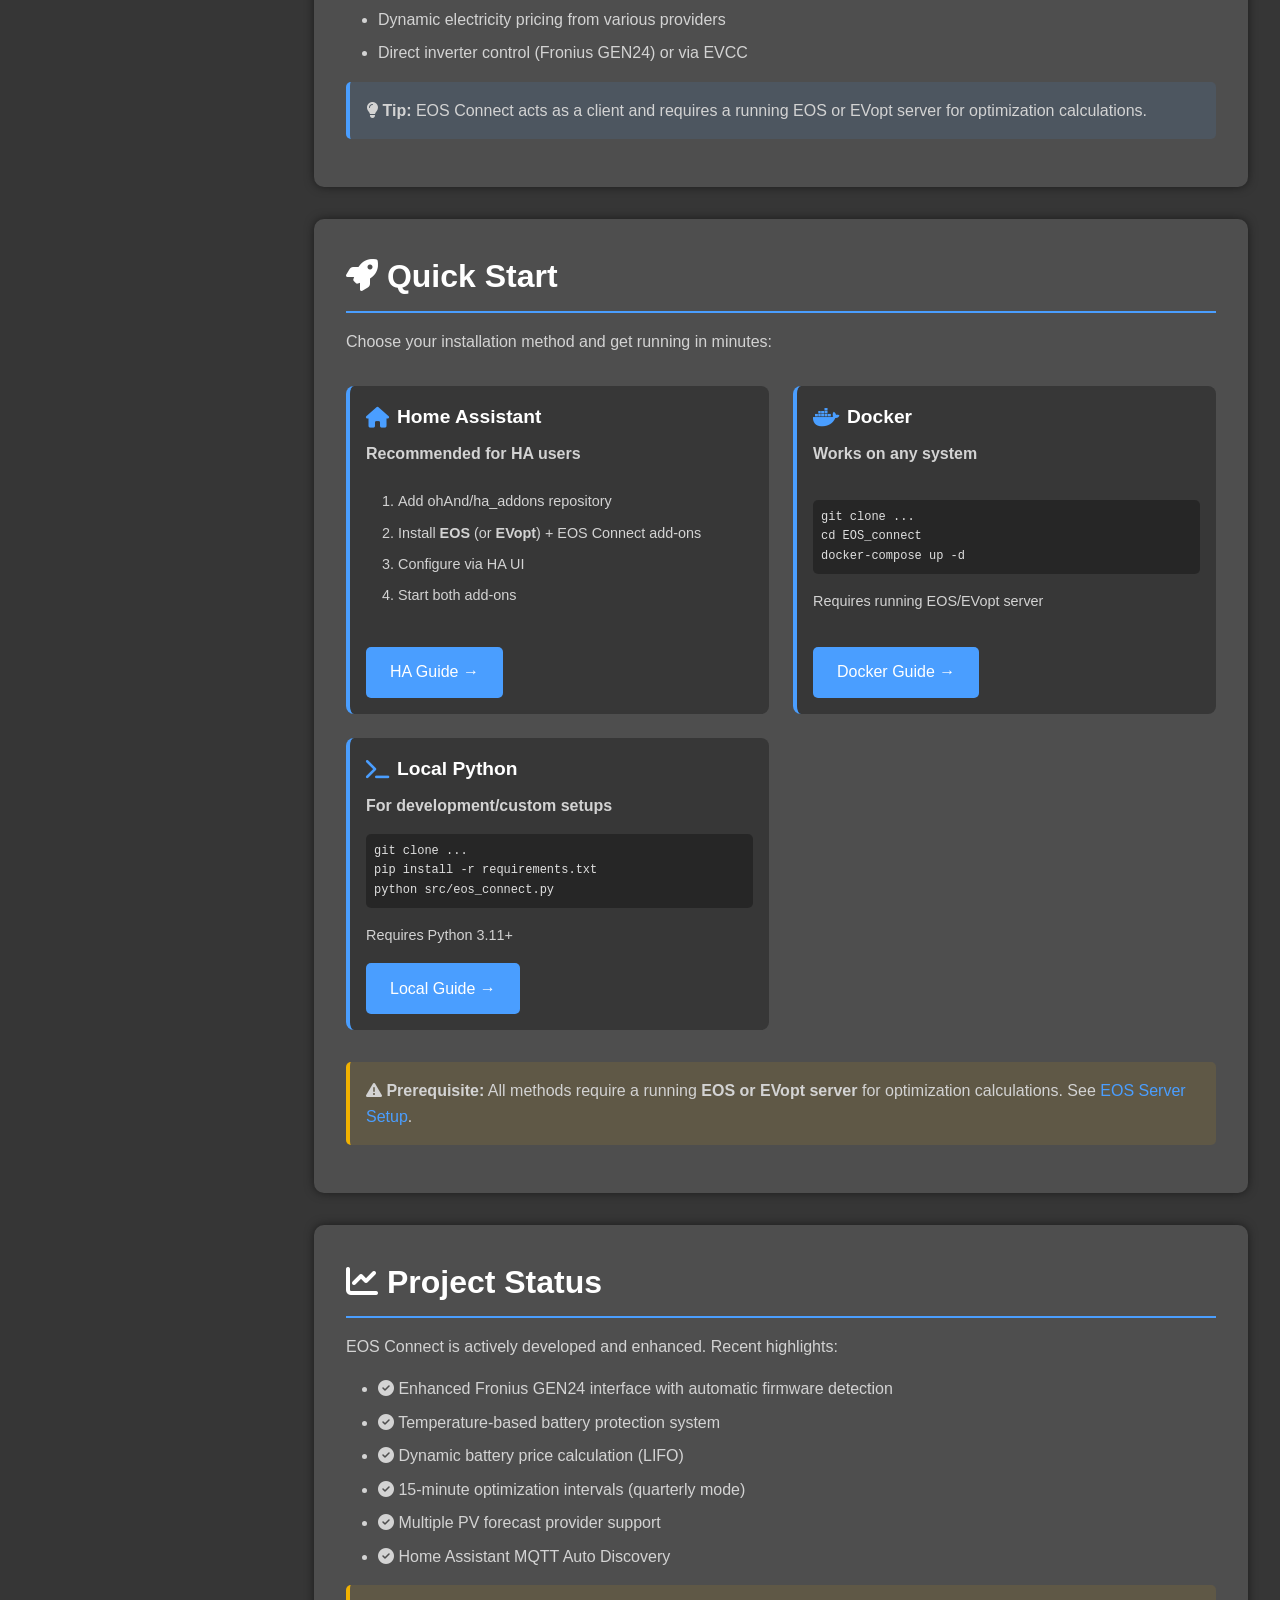
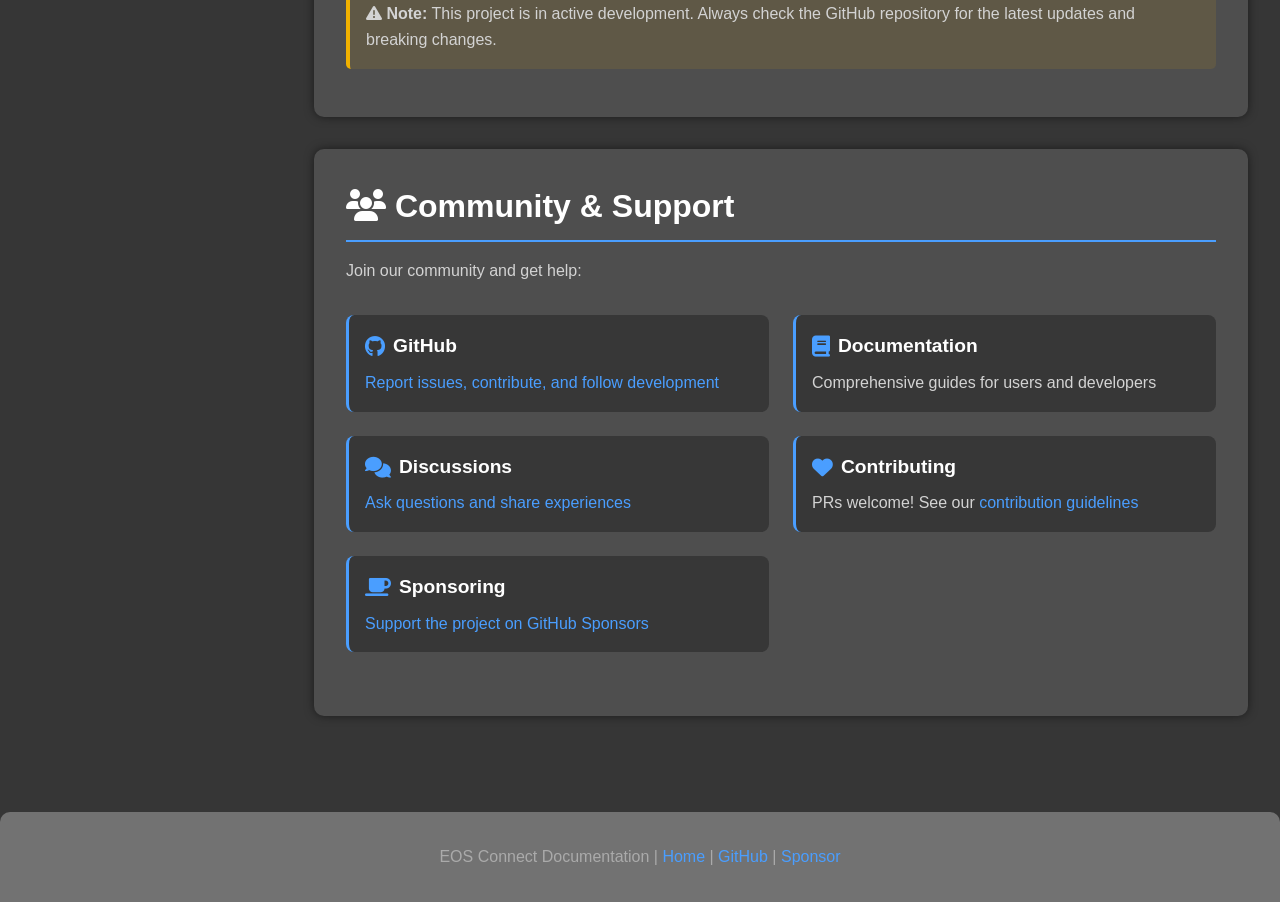
==== commit 9382d850: "feat: add version badge to navigation across documentation and enforce documentation updates for cod" ====
--- a/docs/index.html
+++ b/docs/index.html
@@ -17,7 +17,14 @@
     <!-- Navigation -->
     <nav class="nav-header">
         <div class="nav-container">
-            <a href="index.html" class="nav-logo"><img src="assets/images/icon.png" alt="EOS Connect" style="height: 48px; vertical-align: middle; margin-right: 8px;">EOS Connect</a>
+            <a href="index.html" class="nav-logo">
+                <img src="assets/images/icon.png" alt="EOS Connect" style="height: 48px; vertical-align: middle; margin-right: 8px;">
+                <span>EOS Connect</span>
+                <span class="version-badge">v0.2.29</span>
+            </a>
+            <button class="mobile-menu-toggle" onclick="toggleMobileMenu()" aria-label="Toggle menu">
+                <i class="fas fa-bars"></i>
+            </button>
             <ul class="nav-menu">
                 <li><a href="index.html" class="active">Home</a></li>
                 <li><a href="what-is/index.html">What Is</a></li>
@@ -326,5 +333,46 @@
         window.addEventListener('scroll', highlightTOC);
         highlightTOC(); // Initial highlight
     </script>
+
+    <!-- Back to Top Button -->
+    <button class="back-to-top" onclick="scrollToTop()" aria-label="Back to top">
+        <i class="fas fa-chevron-up"></i>
+    </button>
+
+    <script>
+function toggleMobileMenu() {
+    const menu = document.querySelector('.nav-menu');
+    menu.classList.toggle('mobile-active');
+}
+
+// Close mobile menu when clicking outside
+document.addEventListener('click', function(event) {
+    const menu = document.querySelector('.nav-menu');
+    const toggle = document.querySelector('.mobile-menu-toggle');
+    if (menu.classList.contains('mobile-active') && !menu.contains(event.target) && !toggle.contains(event.target)) {
+        menu.classList.remove('mobile-active');
+    }
+});
+    </script>
+
+    <script>
+// Back to top button functionality
+const backToTopButton = document.querySelector('.back-to-top');
+
+window.addEventListener('scroll', function() {
+    if (window.pageYOffset > 300) {
+        backToTopButton.classList.add('visible');
+    } else {
+        backToTopButton.classList.remove('visible');
+    }
+});
+
+function scrollToTop() {
+    window.scrollTo({
+        top: 0,
+        behavior: 'smooth'
+    });
+}
+    </script>
 </body>
 </html>
--- a/docs/assets/css/style.css
+++ b/docs/assets/css/style.css
@@ -79,6 +79,19 @@
     color: var(--accent-color);
 }
 
+/* Version badge in navigation */
+.version-badge {
+    font-size: 0.75rem;
+    font-weight: 500;
+    color: var(--text-secondary);
+    background-color: rgba(74, 158, 255, 0.15);
+    border: 1px solid rgba(74, 158, 255, 0.3);
+    padding: 0.15rem 0.5rem;
+    border-radius: 12px;
+    margin-left: 0.75rem;
+    letter-spacing: 0.02rem;
+}
+
 .nav-menu {
     display: flex;
     gap: 2rem;
@@ -106,6 +119,11 @@
     font-weight: 600;
     cursor: default;
     pointer-events: none;
+}
+
+/* Mobile menu toggle - hidden by default */
+.mobile-menu-toggle {
+    display: none;
 }
 
 /* Container */
@@ -186,6 +204,17 @@
     font-weight: 600;
 }
 
+/* Sub-level TOC links for nested navigation */
+.toc-link.toc-sub {
+    padding-left: 2rem;
+    font-size: 0.85rem;
+    border-left-width: 2px;
+}
+
+.toc-link.toc-sub:hover {
+    padding-left: 2.2rem;
+}
+
 /* Hero Section */
 .hero {
     background: linear-gradient(135deg, var(--bg-secondary) 0%, var(--bg-tertiary) 100%);
@@ -549,20 +578,139 @@
     }
 }
 
-@media (max-width: 768px) {
+@media (max-width: 892px) {
+    .nav-header {
+        padding: 0.75rem 1rem;
+    }
+
+    .nav-logo {
+        font-size: 1.2rem;
+    }
+
+    .nav-logo img {
+        height: 32px !important;
+        margin-right: 4px !important;
+    }
+
     .nav-menu {
-        flex-direction: column;
-        gap: 1rem;
-        align-items: center;
-        margin-top: 1rem;
+        display: none; /* Hide full menu on mobile */
     }
 
     .nav-container {
-        flex-direction: column;
+        flex-direction: row;
+        justify-content: space-between;
     }
 
     .container {
         padding: 0 1rem;
+        margin: 1rem auto;
+    }
+
+    .toc-sidebar h3 {
+        font-size: 1rem;
+    }
+
+    /* Hide version badge on smaller screens */
+    .version-badge {
+        font-size: 0.65rem;
+        padding: 0.1rem 0.4rem;
+        margin-left: 0.5rem;
+    }
+
+    /* Mobile menu toggle button */
+    .mobile-menu-toggle {
+        display: block;
+        background: none;
+        border: none;
+        color: var(--text-primary);
+        font-size: 1.5rem;
+        cursor: pointer;
+        padding: 0.5rem;
+    }
+
+    /* Show menu when toggled */
+    .nav-menu.mobile-active {
+        display: flex;
+        flex-direction: column;
+        position: fixed;
+        top: 0;
+        left: 0;
+        right: 0;
+        background-color: var(--bg-secondary);
+        padding: 1rem;
+        margin-top: 0;
+        box-shadow: var(--box-shadow);
+        z-index: 10000;
+        gap: 0.5rem;
+        max-height: 80vh;
+        overflow-y: auto;
+    }
+
+    .nav-menu.mobile-active li {
+        width: 100%;
+        text-align: center;
+        padding: 0.5rem 0;
+        border-bottom: 1px solid rgba(255,255,255,0.1);
+    }
+
+    .nav-menu.mobile-active li:last-child {
+        border-bottom: none;
+    }
+
+    /* Responsive tables */
+    table {
+        font-size: 0.85rem;
+        display: block;
+        overflow-x: auto;
+        -webkit-overflow-scrolling: touch;
+    }
+
+    th, td {
+        padding: 0.5rem;
+        white-space: nowrap;
+    }
+
+    th {
+        width: auto;
+        min-width: 100px;
+    }
+
+    /* Make certain content sections scrollable */
+    .content-section {
+        overflow-x: hidden;
+    }
+
+    /* Reduce heading sizes */
+    h1 {
+        font-size: 2rem;
+    }
+
+    h2 {
+        font-size: 1.5rem;
+    }
+
+    h3 {
+        font-size: 1.2rem;
+    }
+
+    h4 {
+        font-size: 1.1rem;
+    }
+
+    /* Adjust code blocks */
+    pre {
+        font-size: 0.8rem;
+        overflow-x: auto;
+    }
+
+    /* Feature grid to single column */
+    .feature-grid {
+        grid-template-columns: 1fr !important;
+    }
+
+    /* Main blocks single column */
+    .main-blocks {
+        grid-template-columns: 1fr !important;
     }
 }
 
@@ -576,3 +724,58 @@
     background-color: var(--accent-color);
     color: white;
 }
+
+/* Back to Top Button */
+.back-to-top {
+    position: fixed;
+    bottom: 2rem;
+    right: 2rem;
+    background-color: var(--accent-color);
+    color: white;
+    width: 50px;
+    height: 50px;
+    border-radius: 50%;
+    display: flex;
+    align-items: center;
+    justify-content: center;
+    font-size: 1.5rem;
+    cursor: pointer;
+    box-shadow: 0 4px 12px rgba(0, 0, 0, 0.4);
+    opacity: 0;
+    visibility: hidden;
+    transition: all 0.3s ease;
+    z-index: 999;
+    border: none;
+}
+
+.back-to-top.visible {
+    opacity: 1;
+    visibility: visible;
+}
+
+.back-to-top:hover {
+    background-color: var(--accent-hover);
+    transform: translateY(-3px);
+    box-shadow: 0 6px 16px rgba(0, 0, 0, 0.5);
+}
+
+.back-to-top:active {
+    transform: translateY(-1px);
+}
+
+@media (max-width: 768px) {
+    .back-to-top {
+        width: 45px;
+        height: 45px;
+        bottom: 1.5rem;
+        right: 1.5rem;
+        font-size: 1.3rem;
+    }
+}
+
+/* Very small screens - hide version badge completely */
+@media (max-width: 480px) {
+    .version-badge {
+        display: none;
+    }
+}
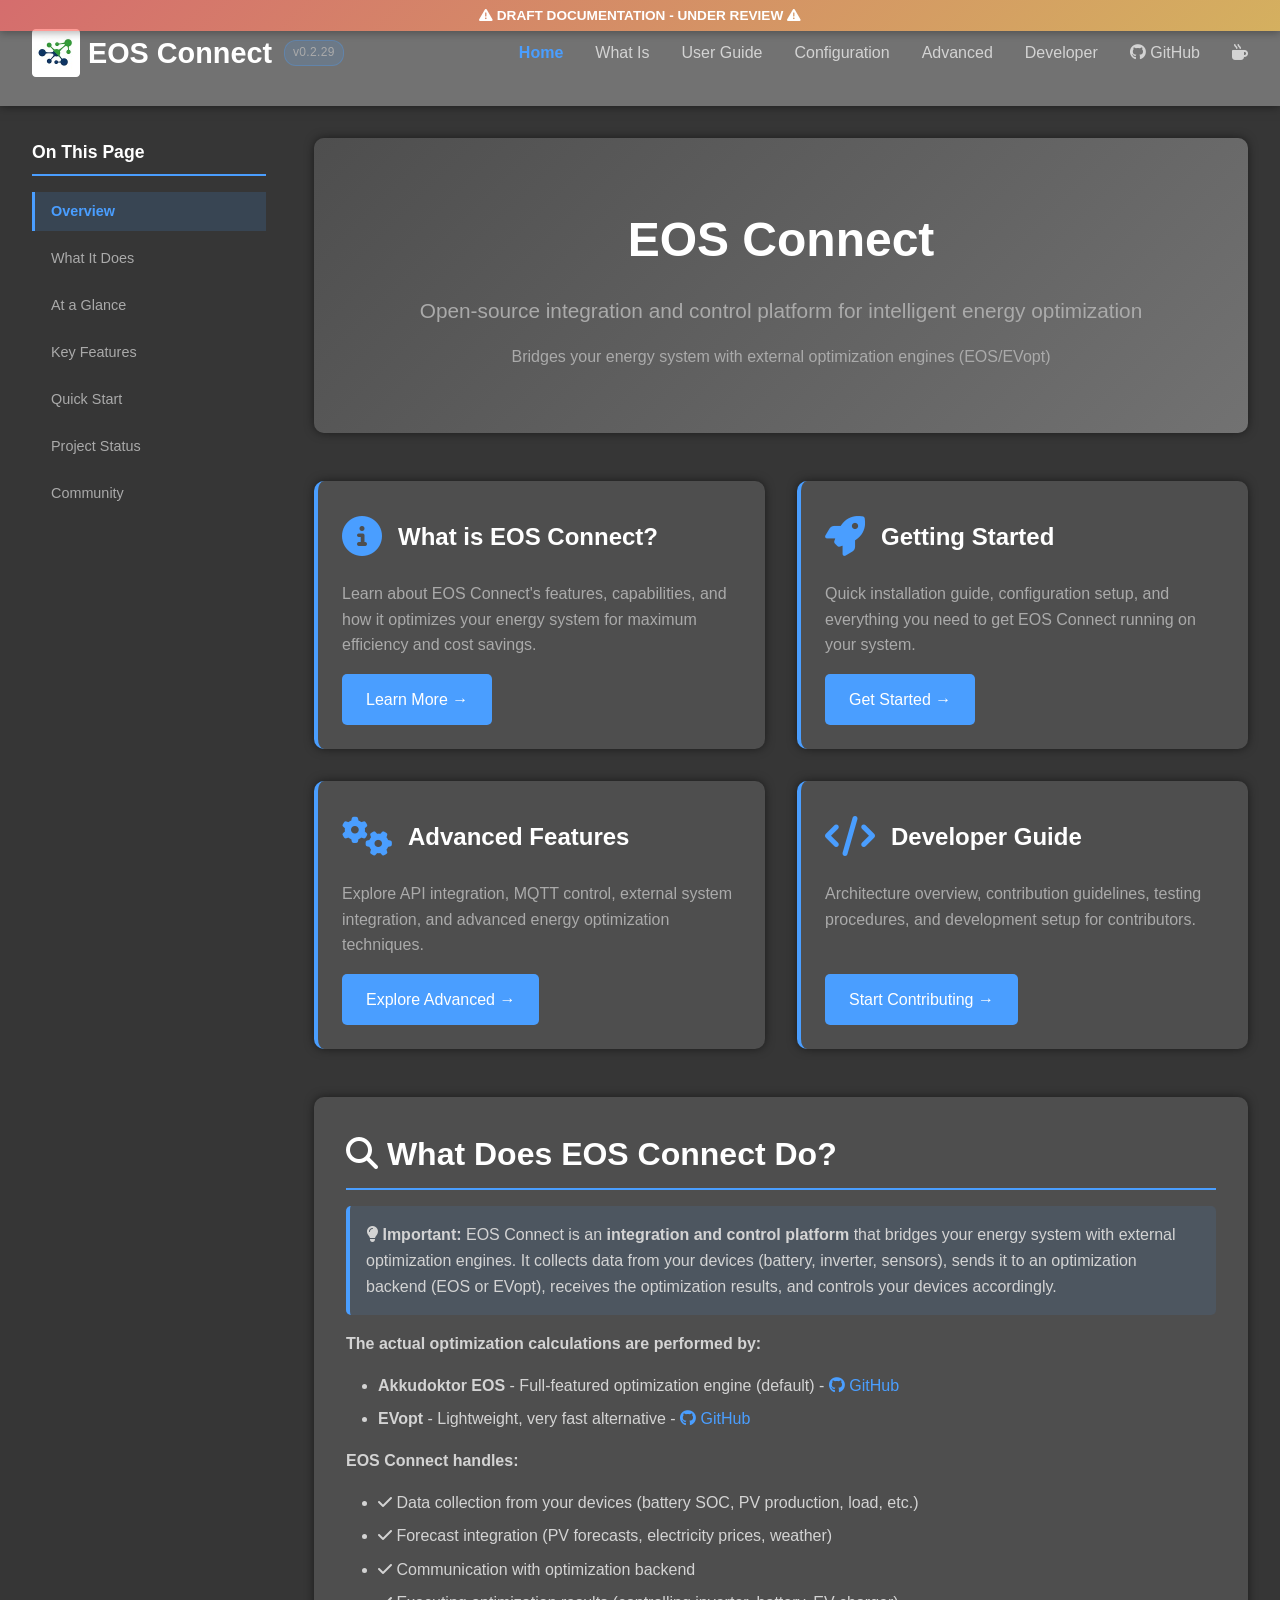
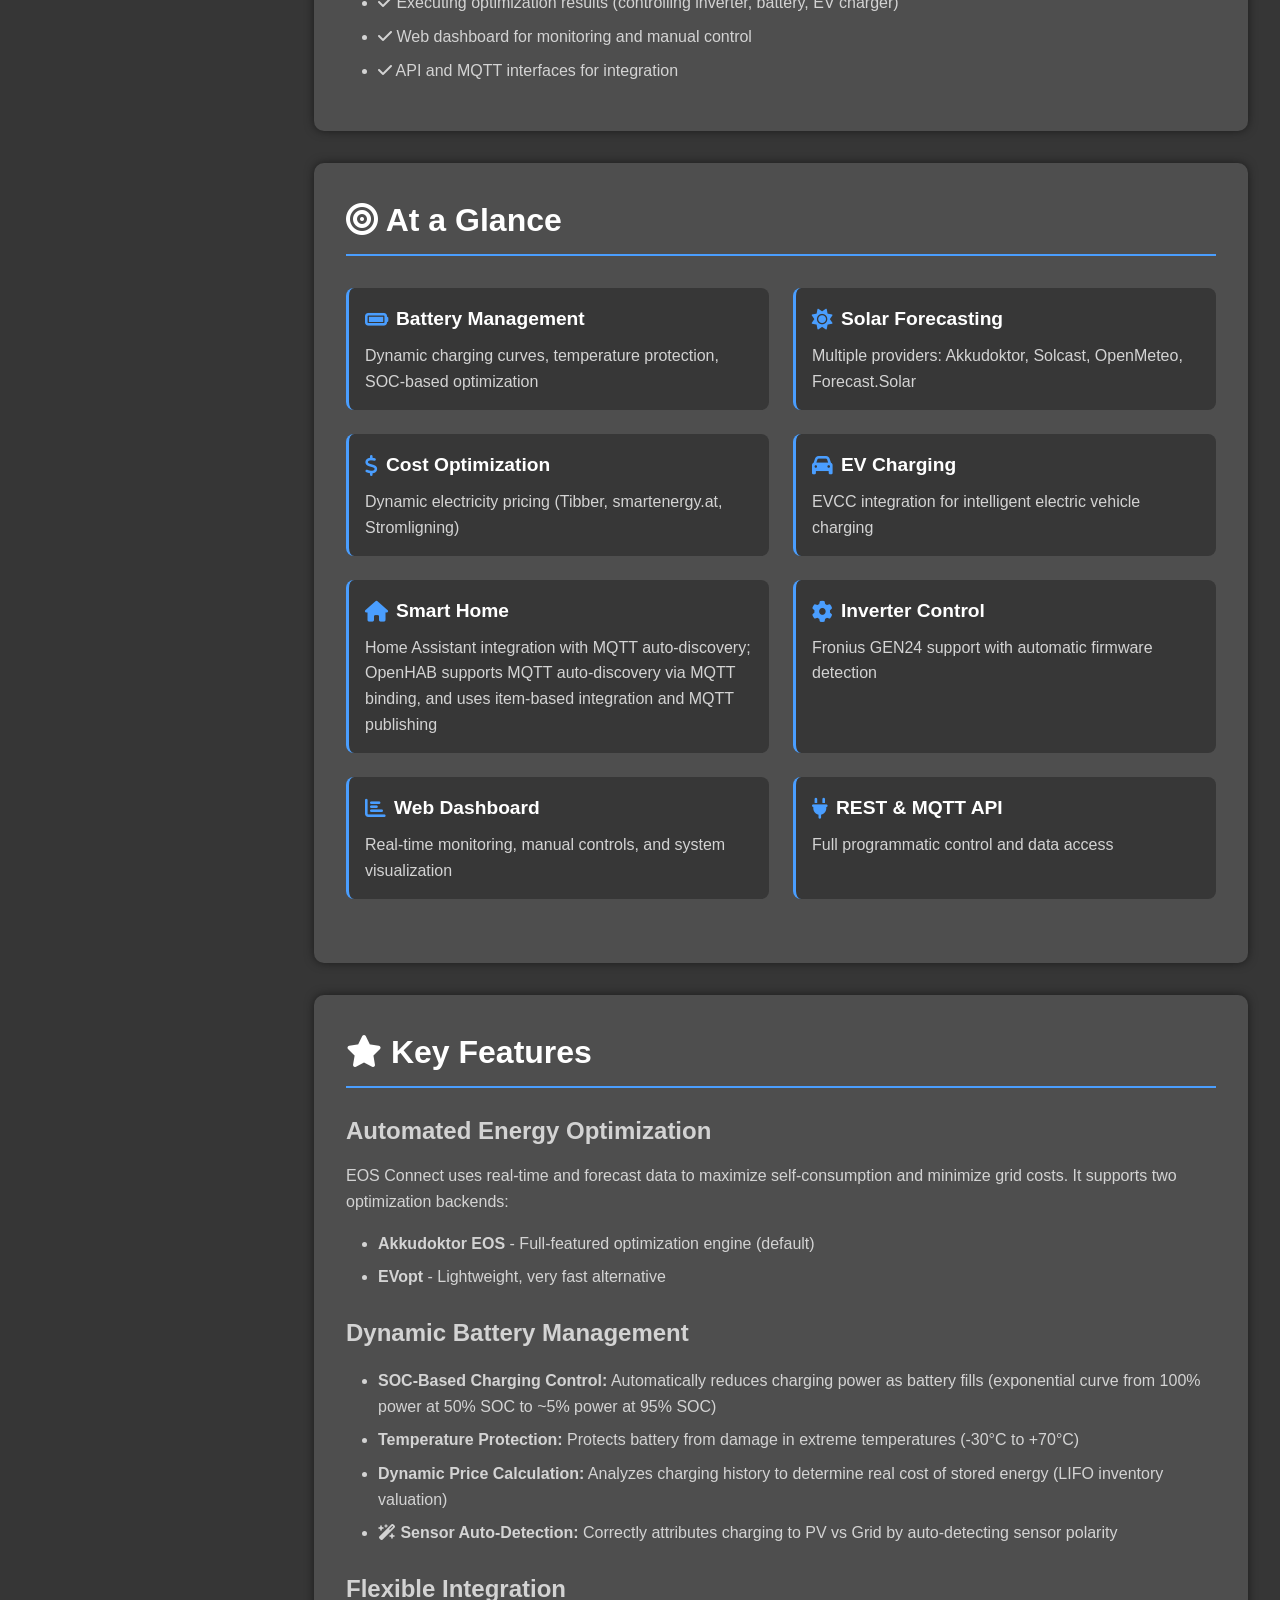
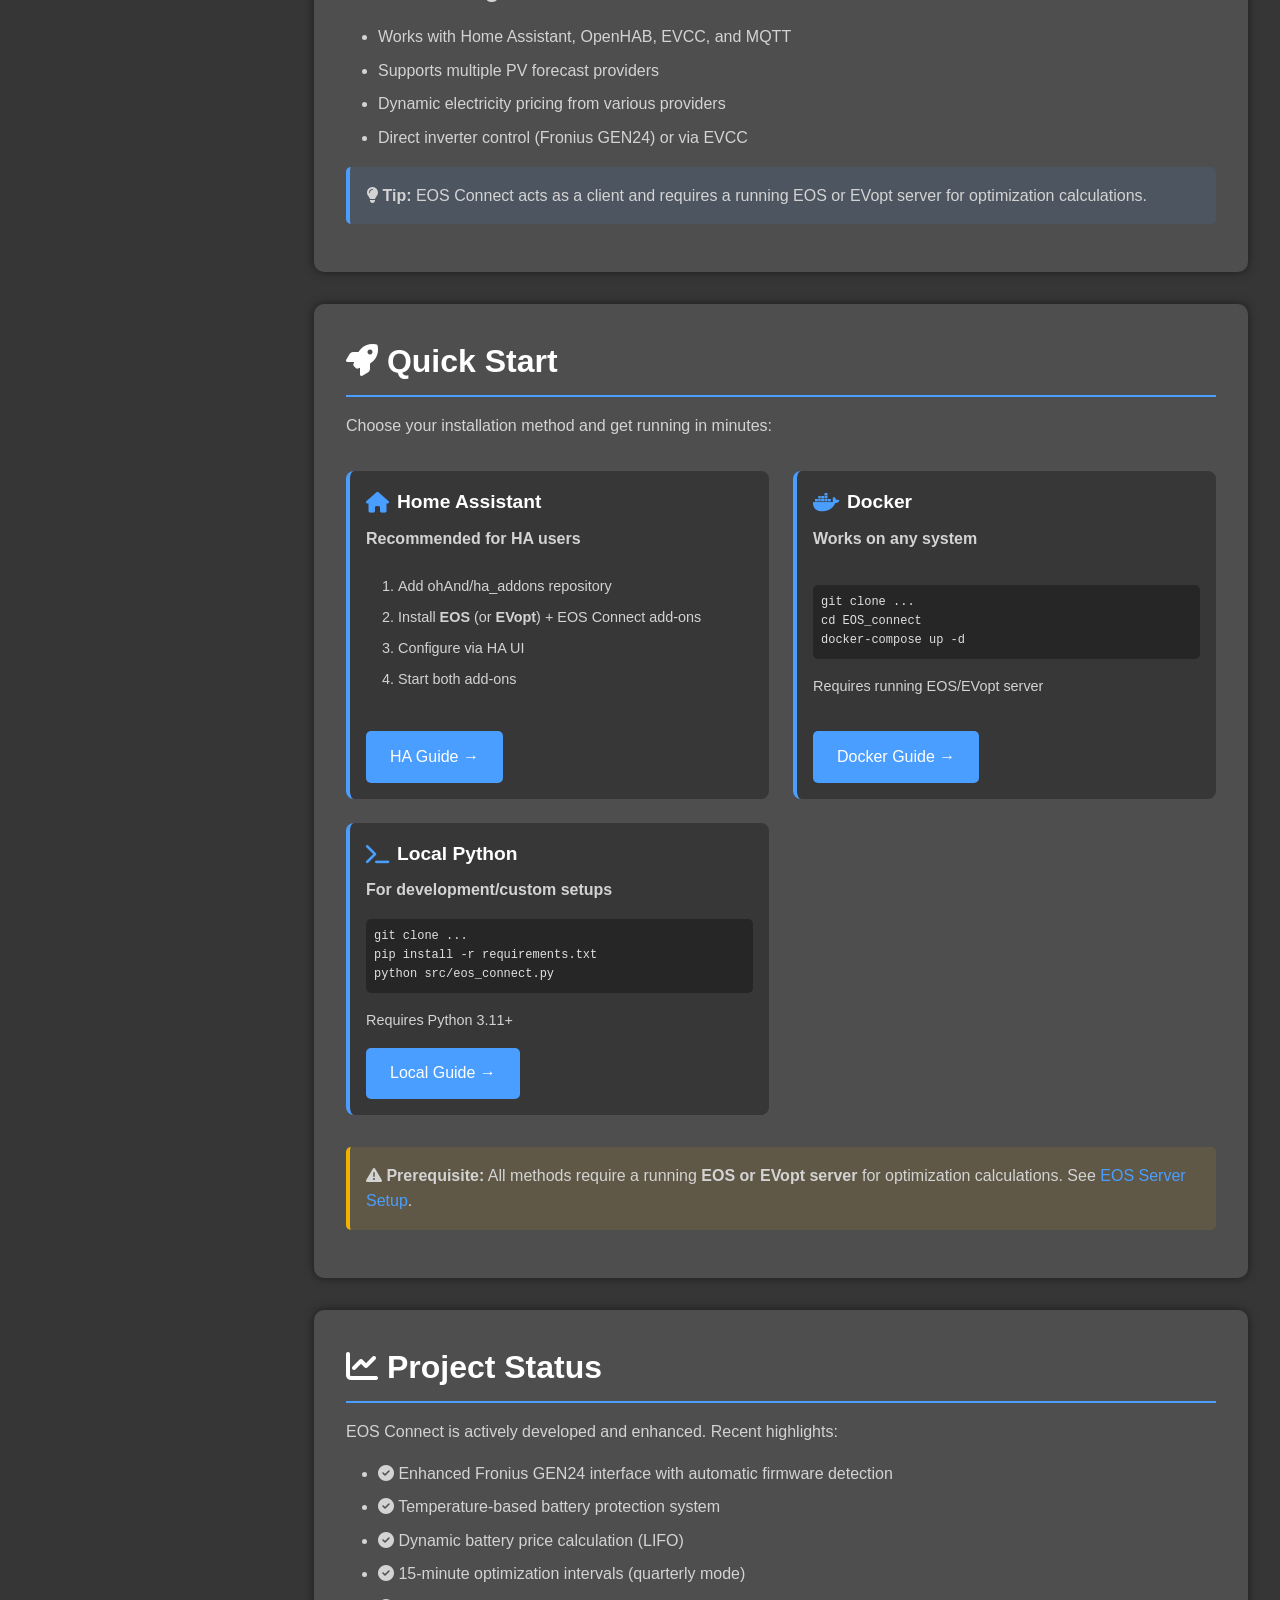
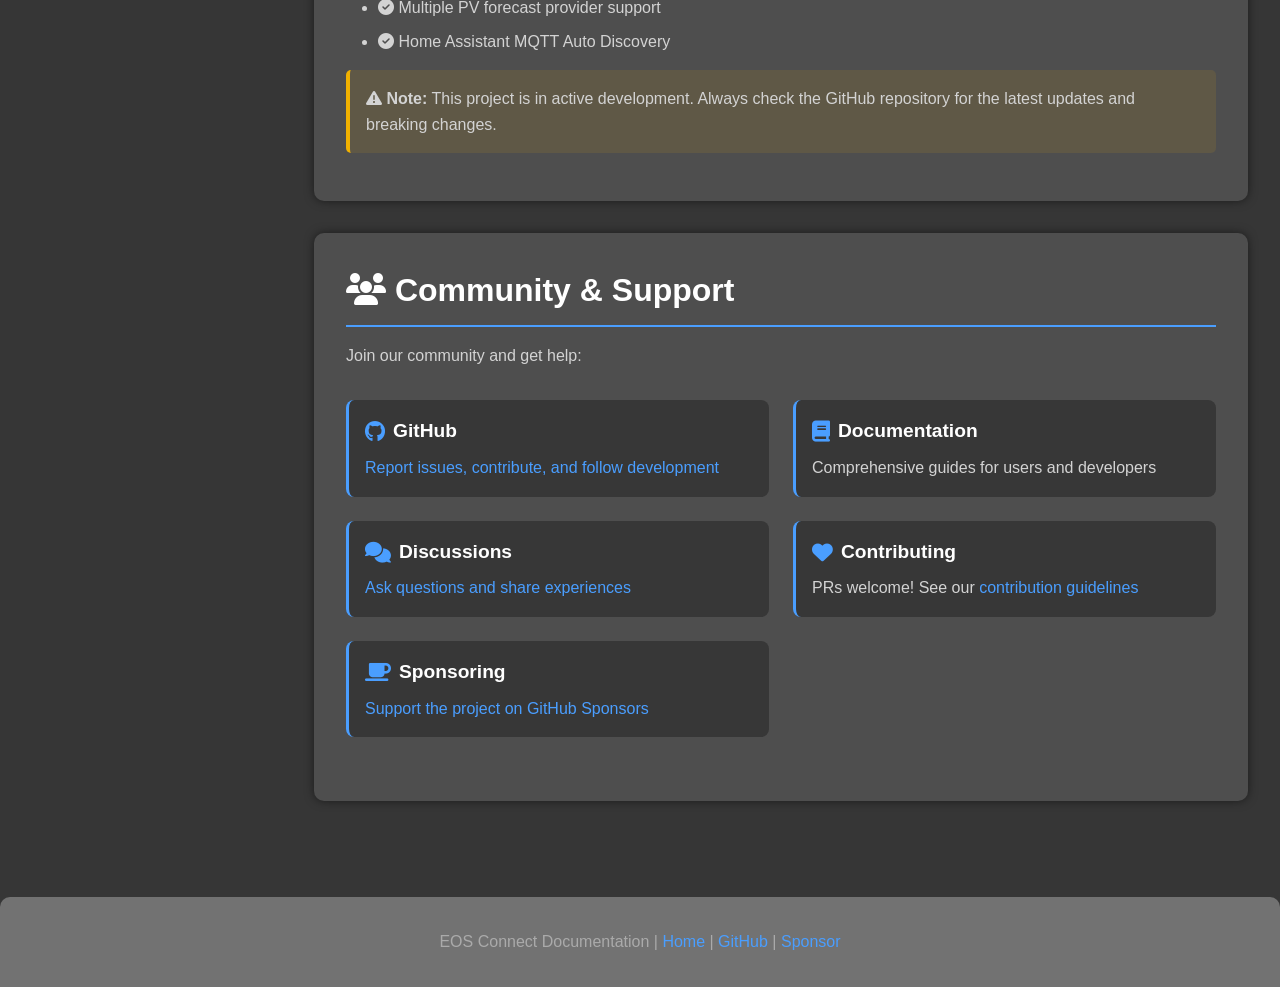
==== commit bf415a04: "Merge pull request #208 from ohAnd/develop Develop" ====
--- a/docs/index.html
+++ b/docs/index.html
@@ -160,7 +160,7 @@
                 </div>
                 <div class="feature-item">
                     <h4><i class="fas fa-home"></i> Smart Home</h4>
-                    <p>Home Assistant & OpenHAB integration with MQTT auto-discovery</p>
+                    <p>Home Assistant integration with MQTT auto-discovery; OpenHAB supports MQTT auto-discovery via MQTT binding, and uses item-based integration and MQTT publishing</p>
                 </div>
                 <div class="feature-item">
                     <h4><i class="fas fa-cog"></i> Inverter Control</h4>
@@ -193,6 +193,7 @@
                 <li><strong>SOC-Based Charging Control:</strong> Automatically reduces charging power as battery fills (exponential curve from 100% power at 50% SOC to ~5% power at 95% SOC)</li>
                 <li><strong>Temperature Protection:</strong> Protects battery from damage in extreme temperatures (-30°C to +70°C)</li>
                 <li><strong>Dynamic Price Calculation:</strong> Analyzes charging history to determine real cost of stored energy (LIFO inventory valuation)</li>
+                <li><strong><i class="fas fa-wand-magic-sparkles"></i> Sensor Auto-Detection:</strong> Correctly attributes charging to PV vs Grid by auto-detecting sensor polarity</li>
             </ul>
 
             <h3>Flexible Integration</h3>
--- a/docs/assets/css/style.css
+++ b/docs/assets/css/style.css
@@ -322,6 +322,7 @@
     padding: 2rem;
     margin-bottom: 2rem;
     box-shadow: var(--box-shadow);
+    scroll-margin-top: 150px;
 }
 
 .content-section h2 {
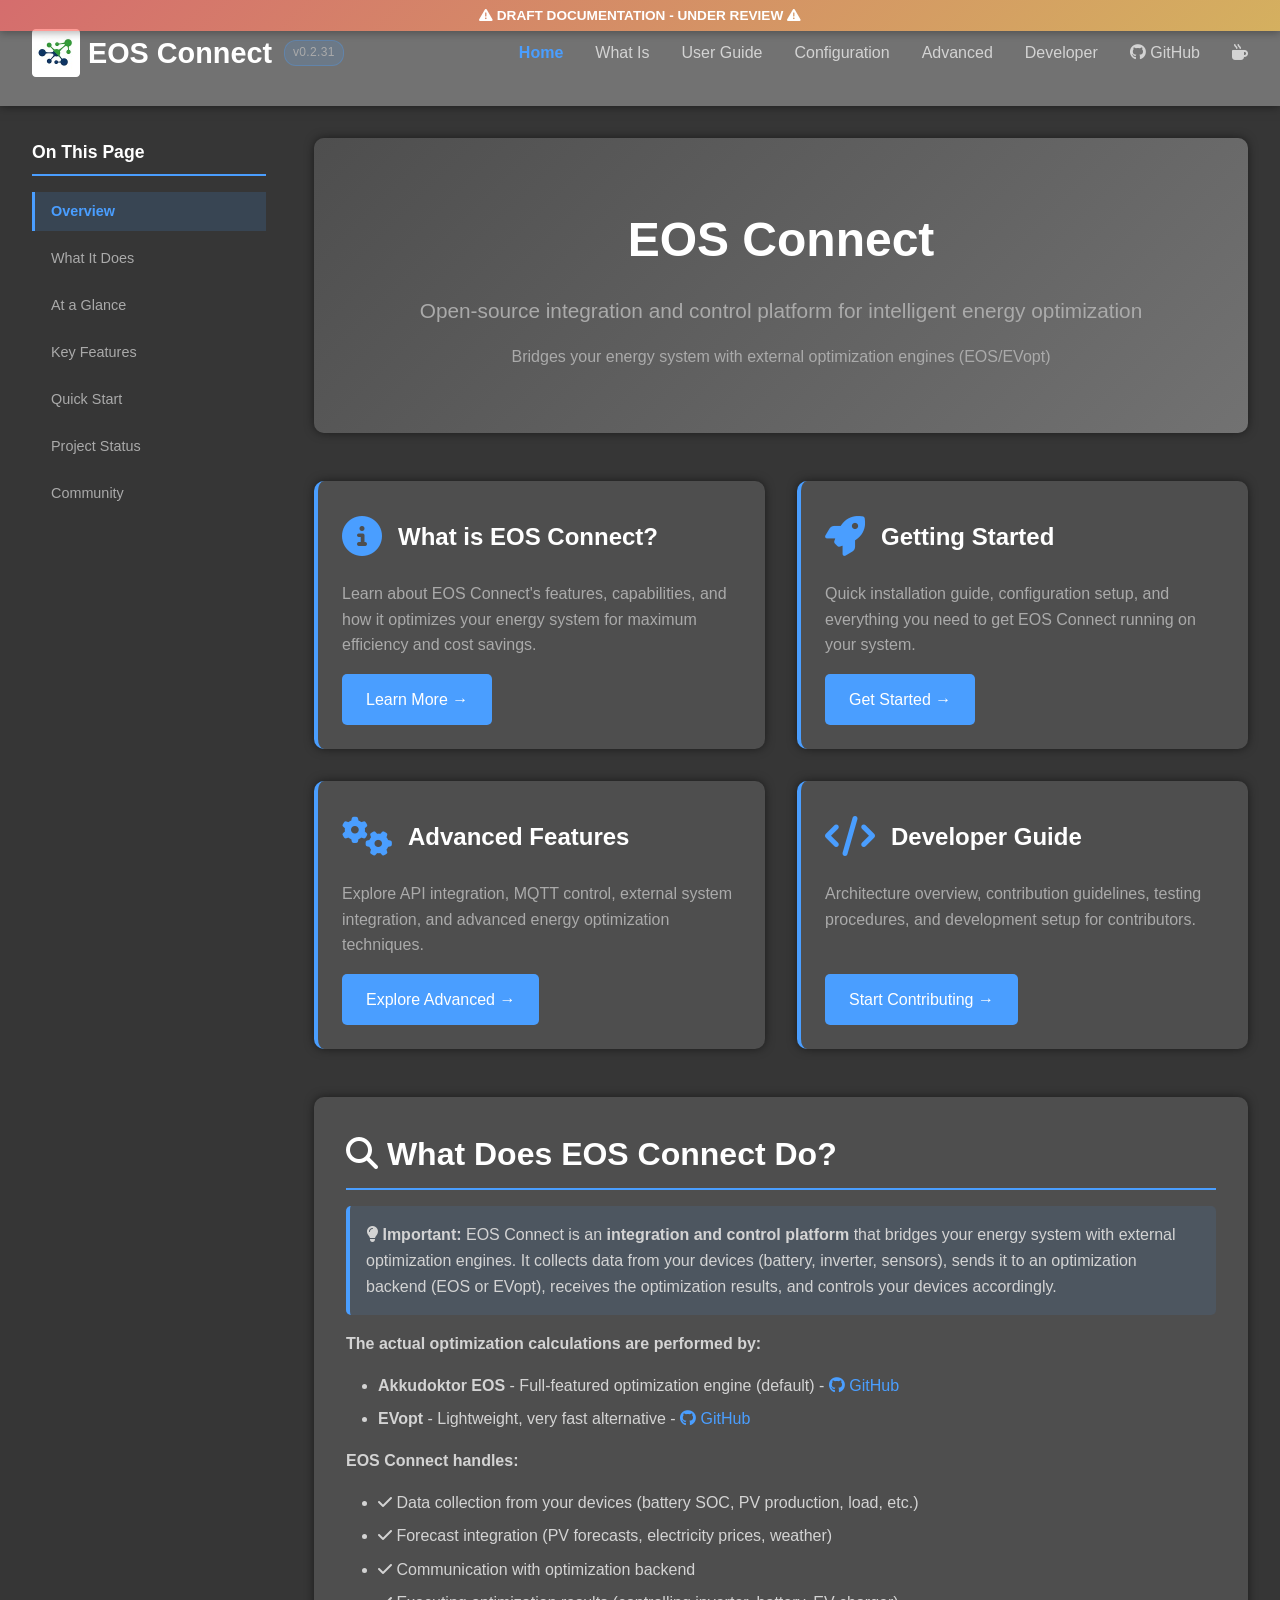
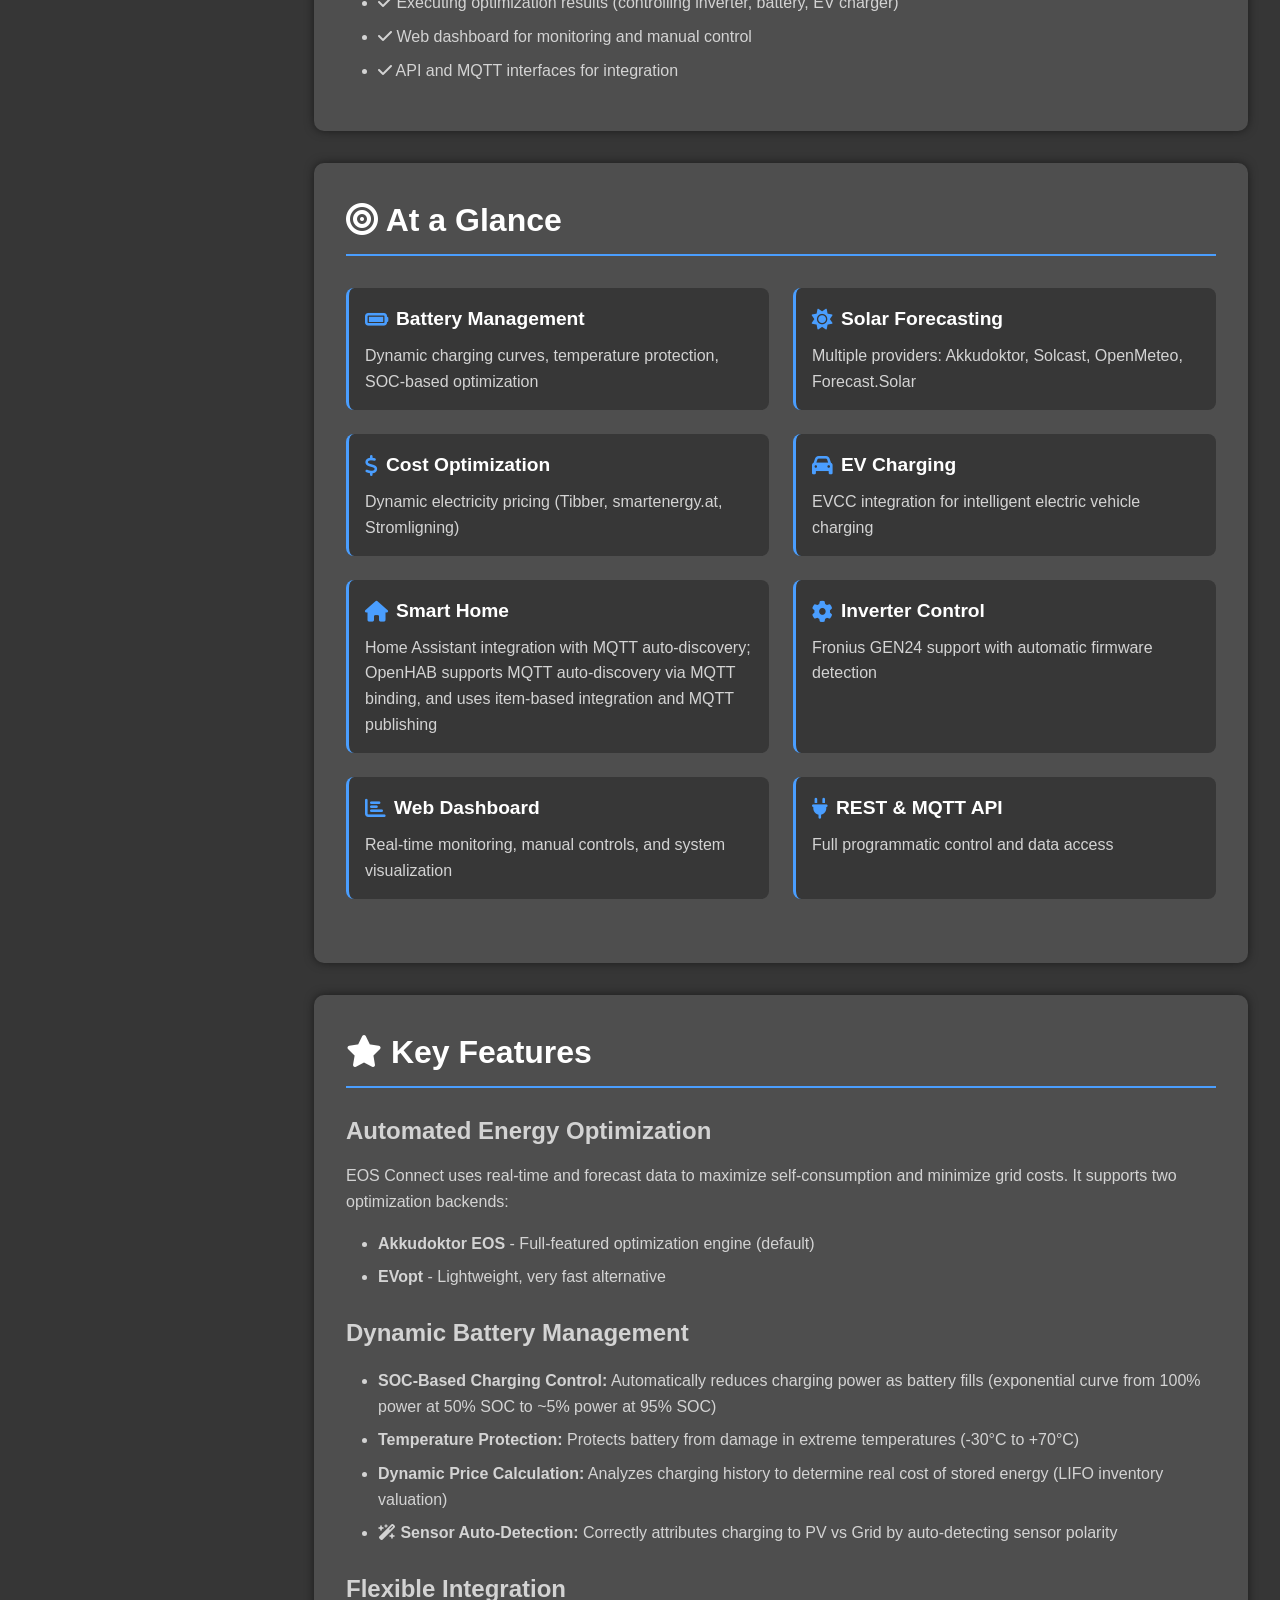
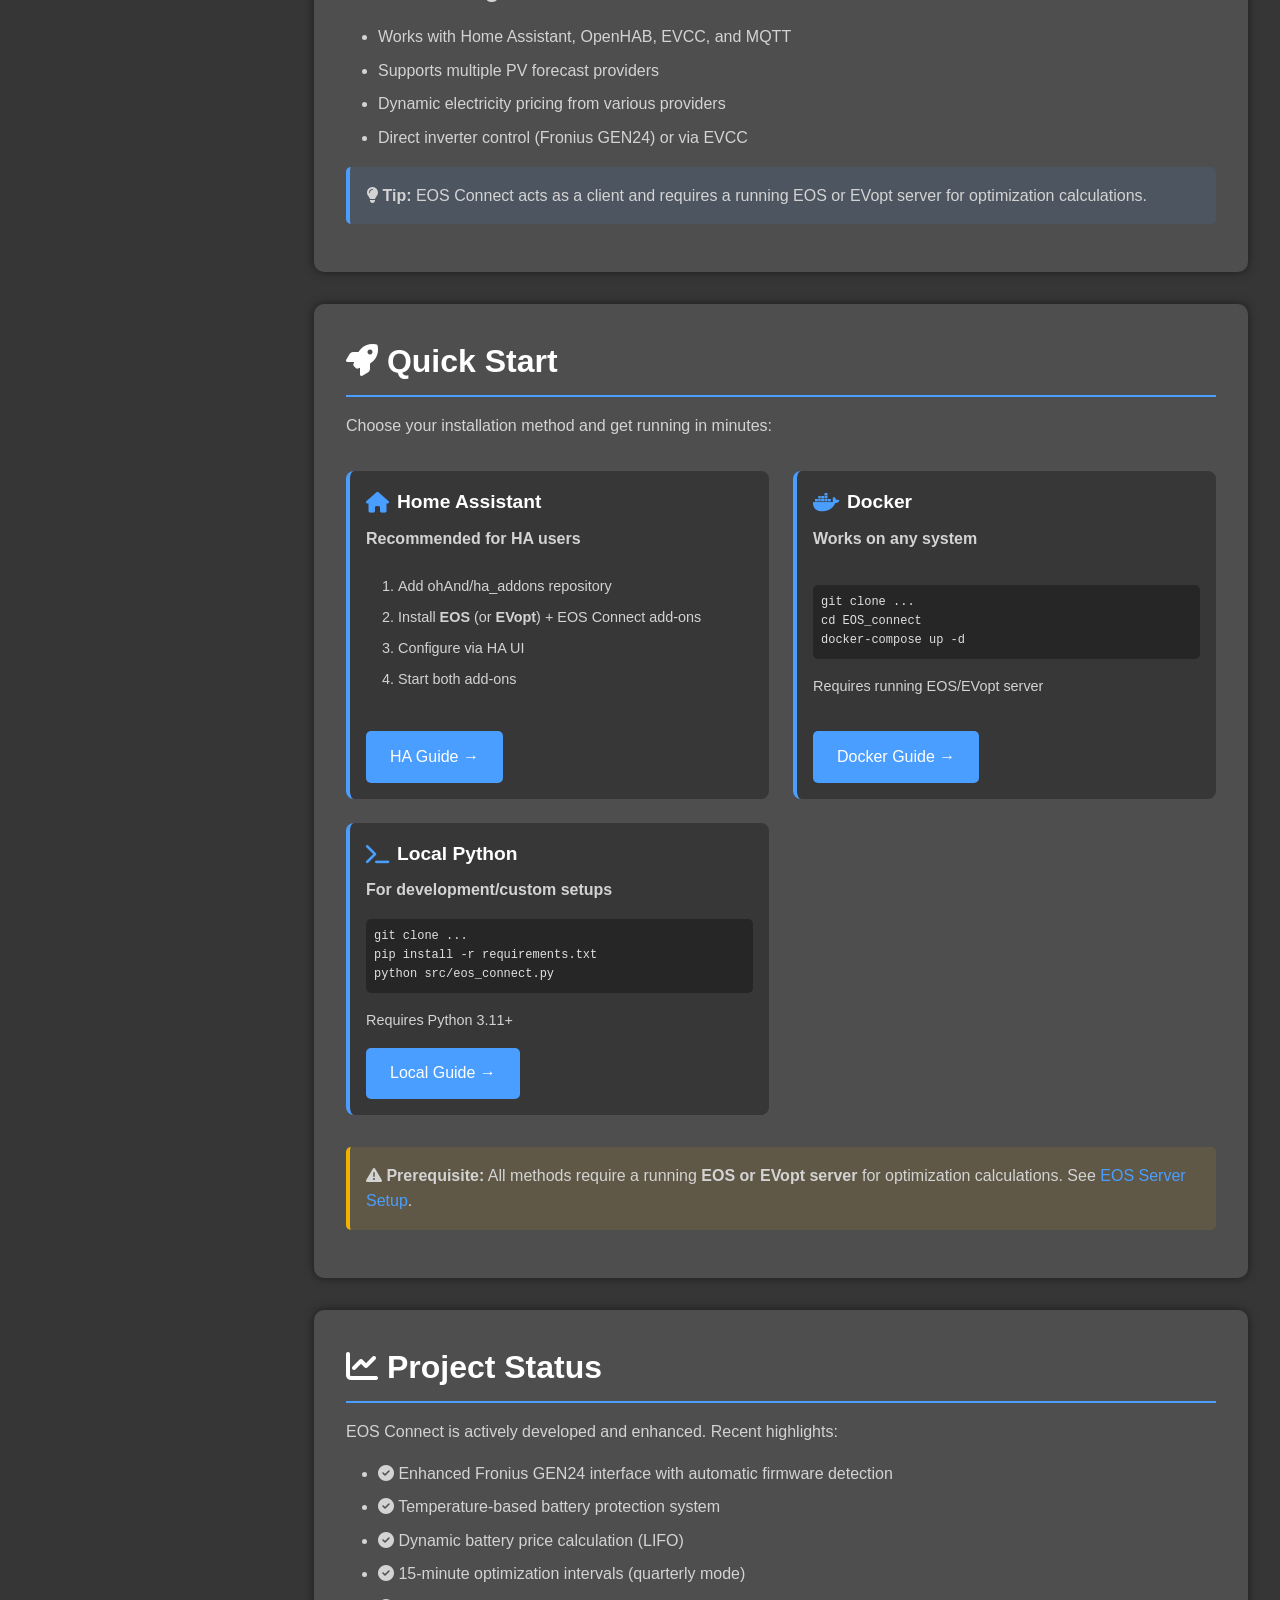
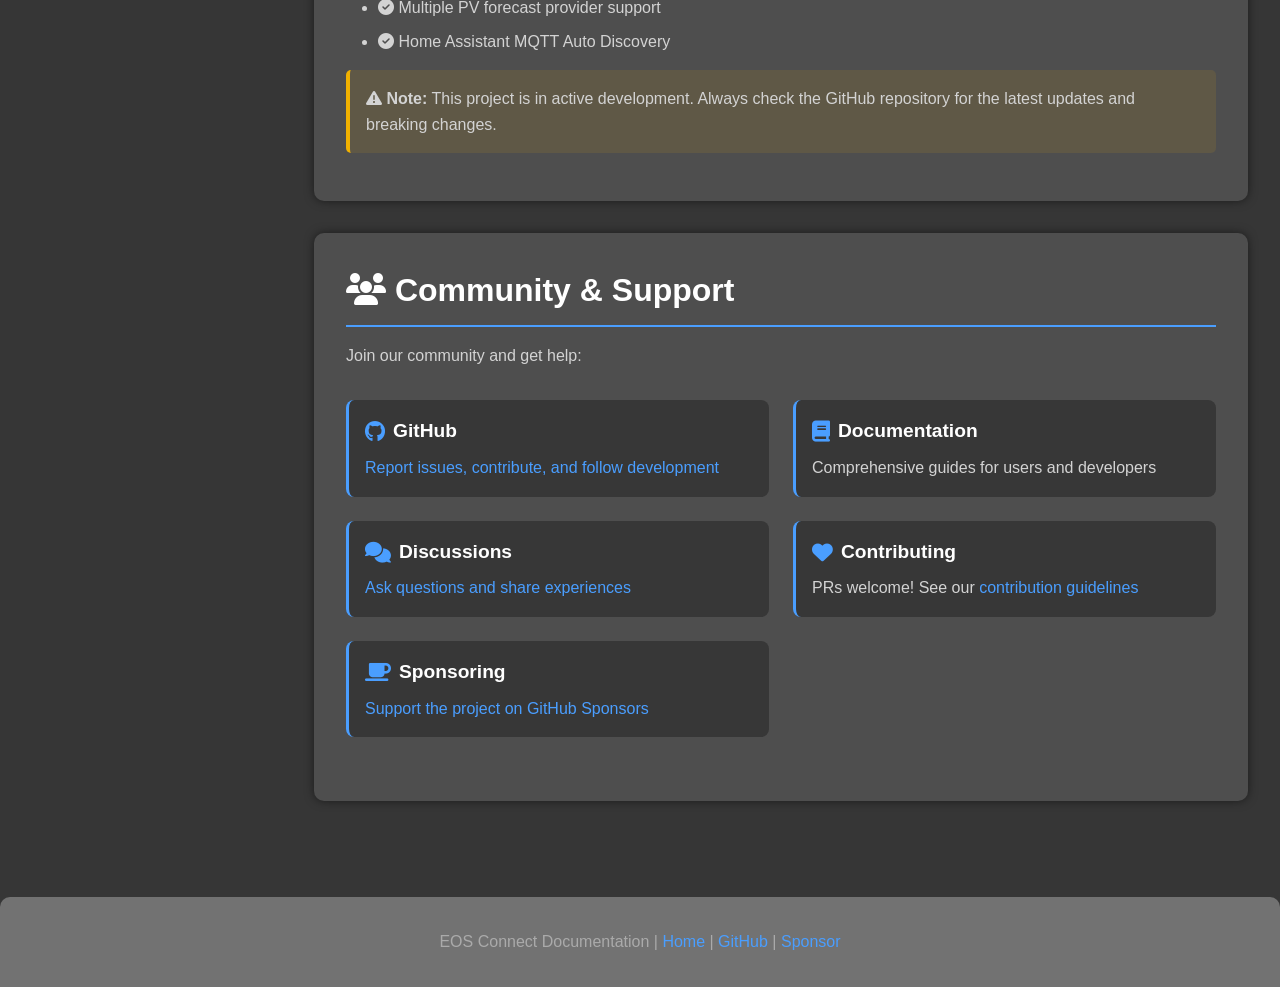
==== commit f9575c05: "chore: update version to 0.2.31 across documentation and configuration files" ====
--- a/docs/index.html
+++ b/docs/index.html
@@ -20,7 +20,7 @@
             <a href="index.html" class="nav-logo">
                 <img src="assets/images/icon.png" alt="EOS Connect" style="height: 48px; vertical-align: middle; margin-right: 8px;">
                 <span>EOS Connect</span>
-                <span class="version-badge">v0.2.29</span>
+                <span class="version-badge">v0.2.31</span>
             </a>
             <button class="mobile-menu-toggle" onclick="toggleMobileMenu()" aria-label="Toggle menu">
                 <i class="fas fa-bars"></i>
